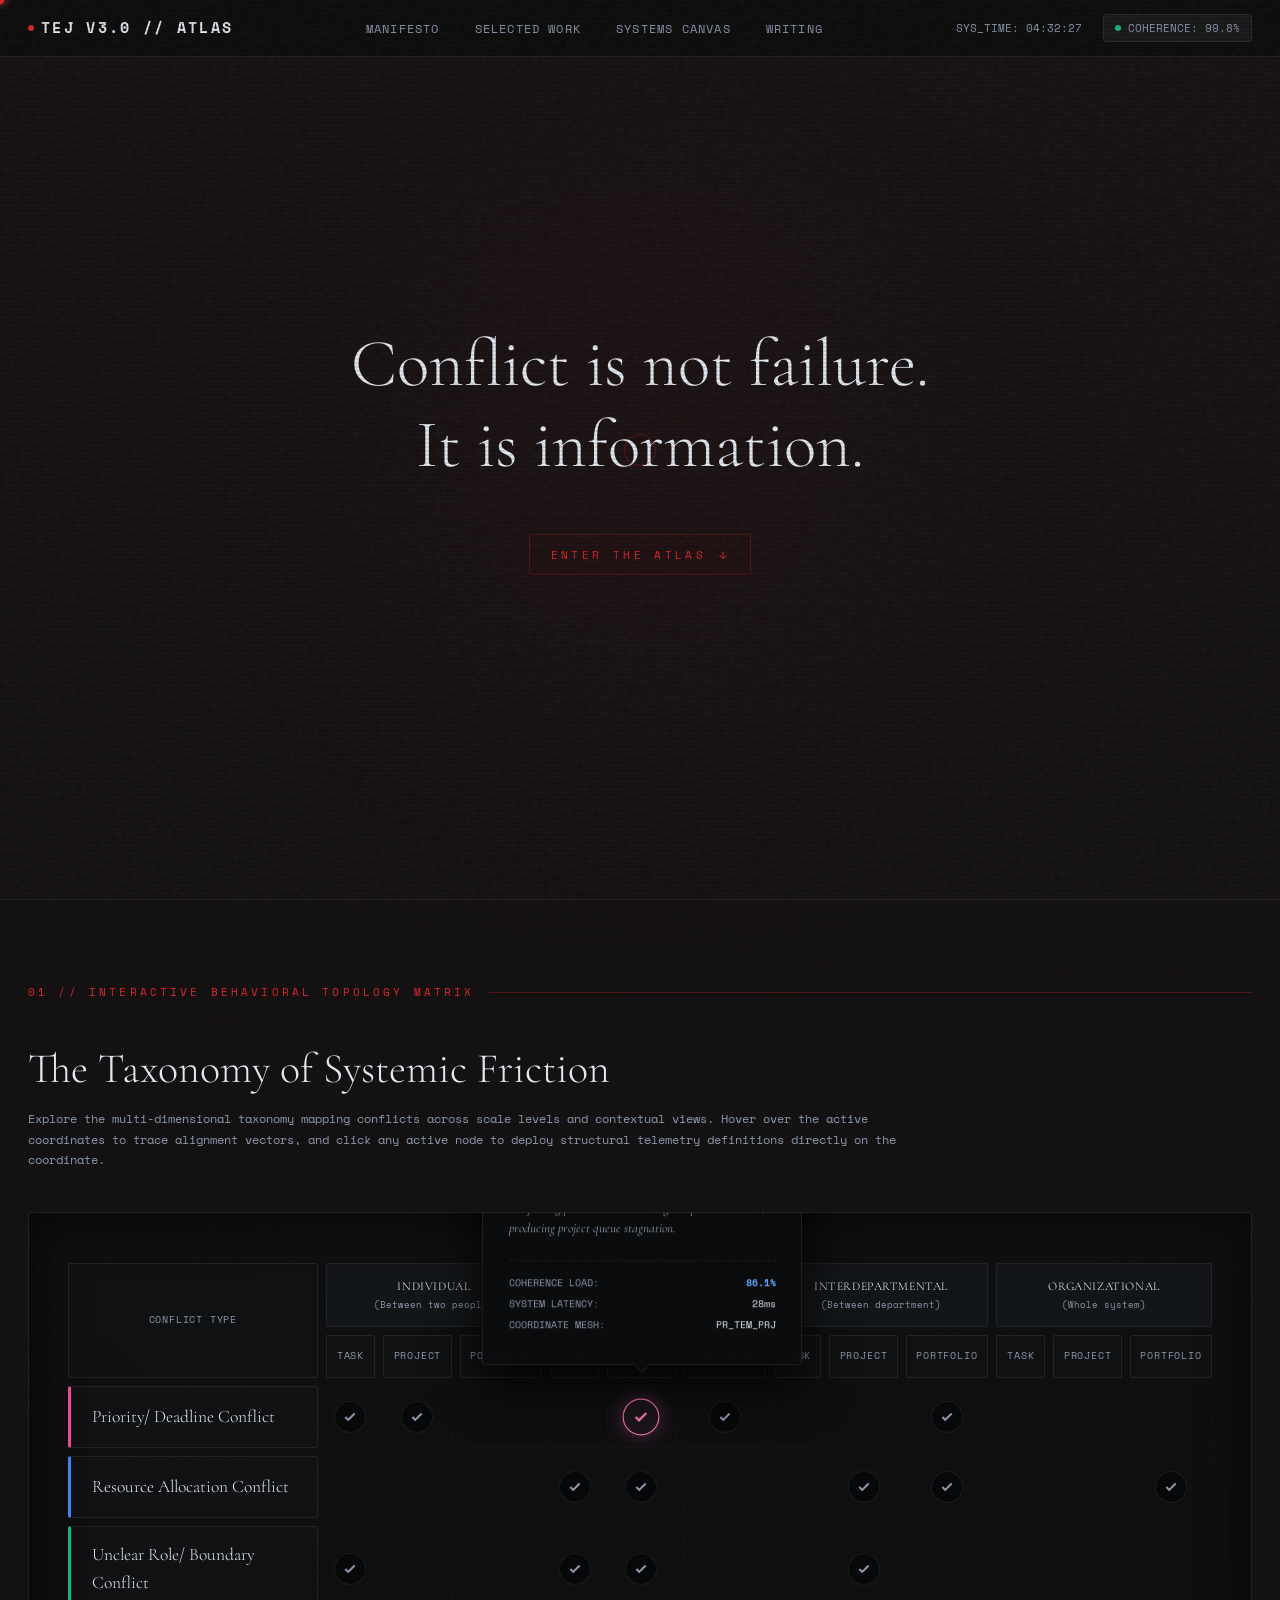
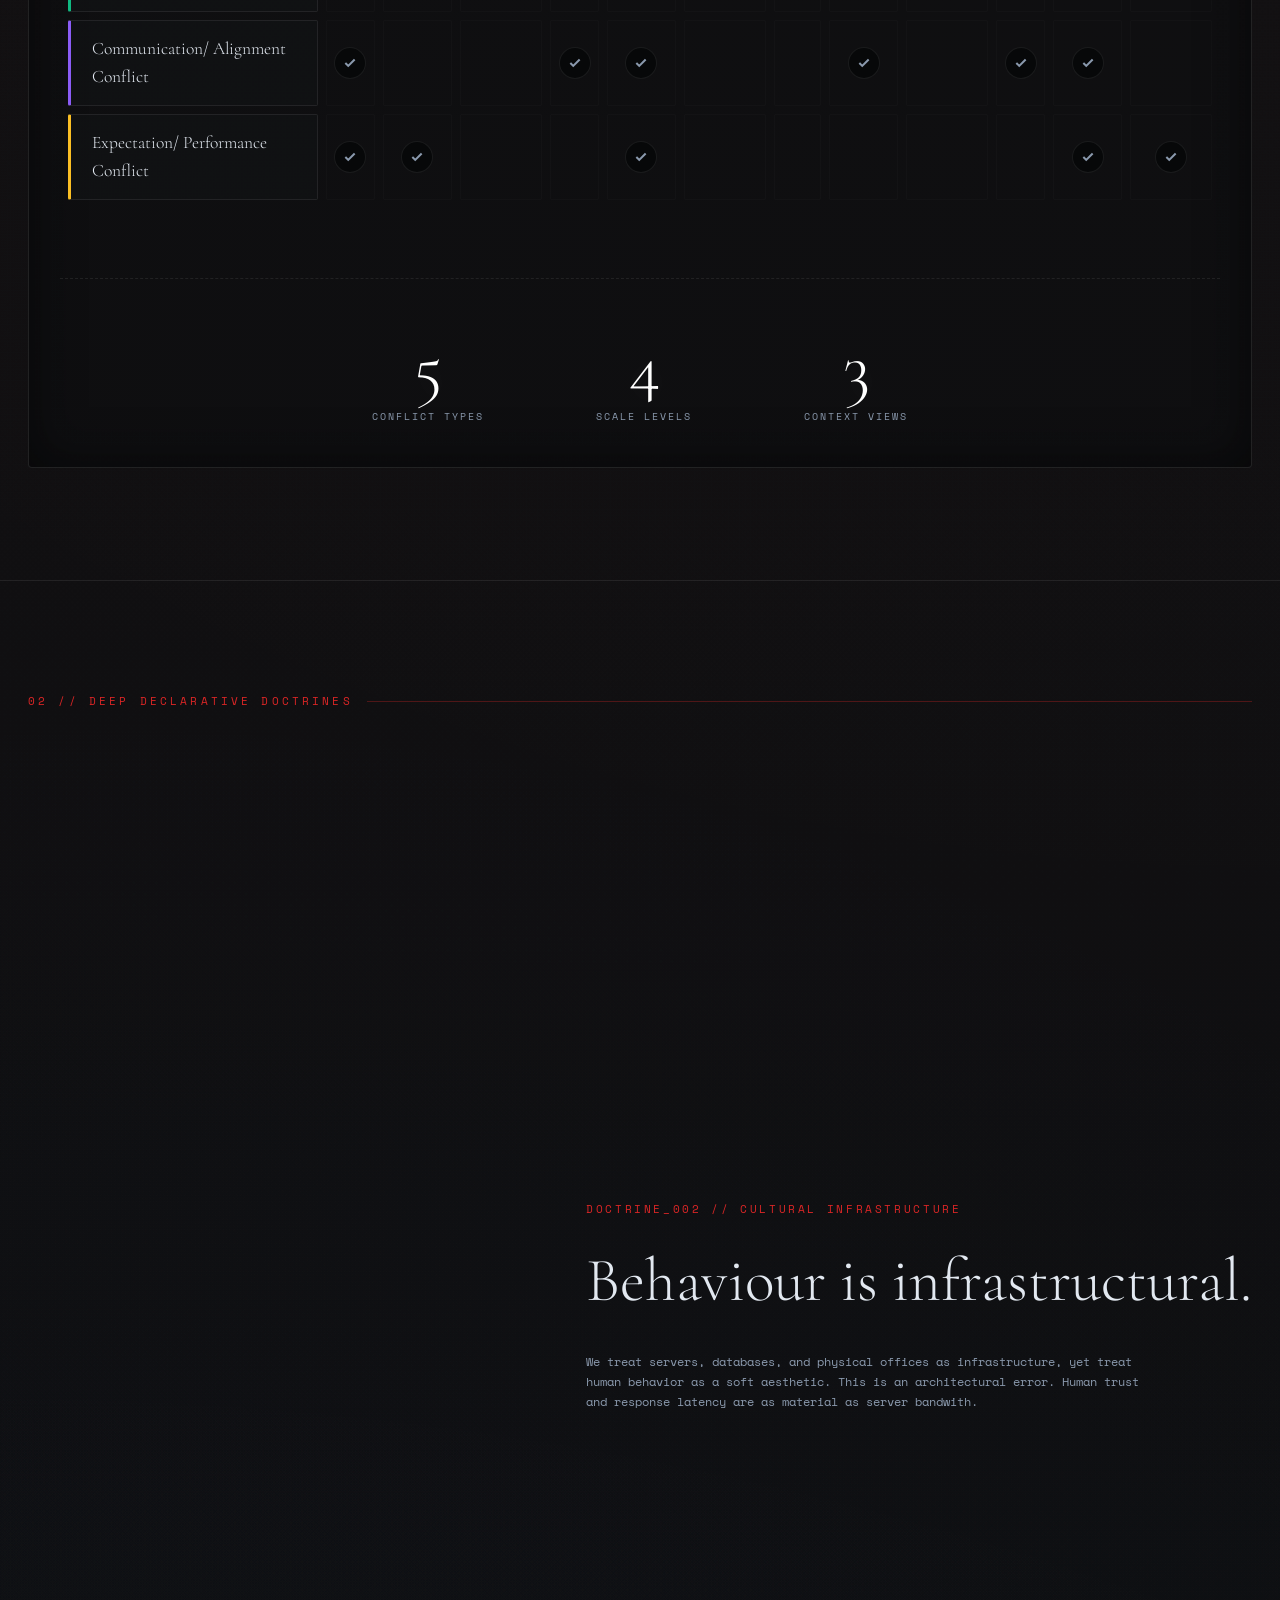
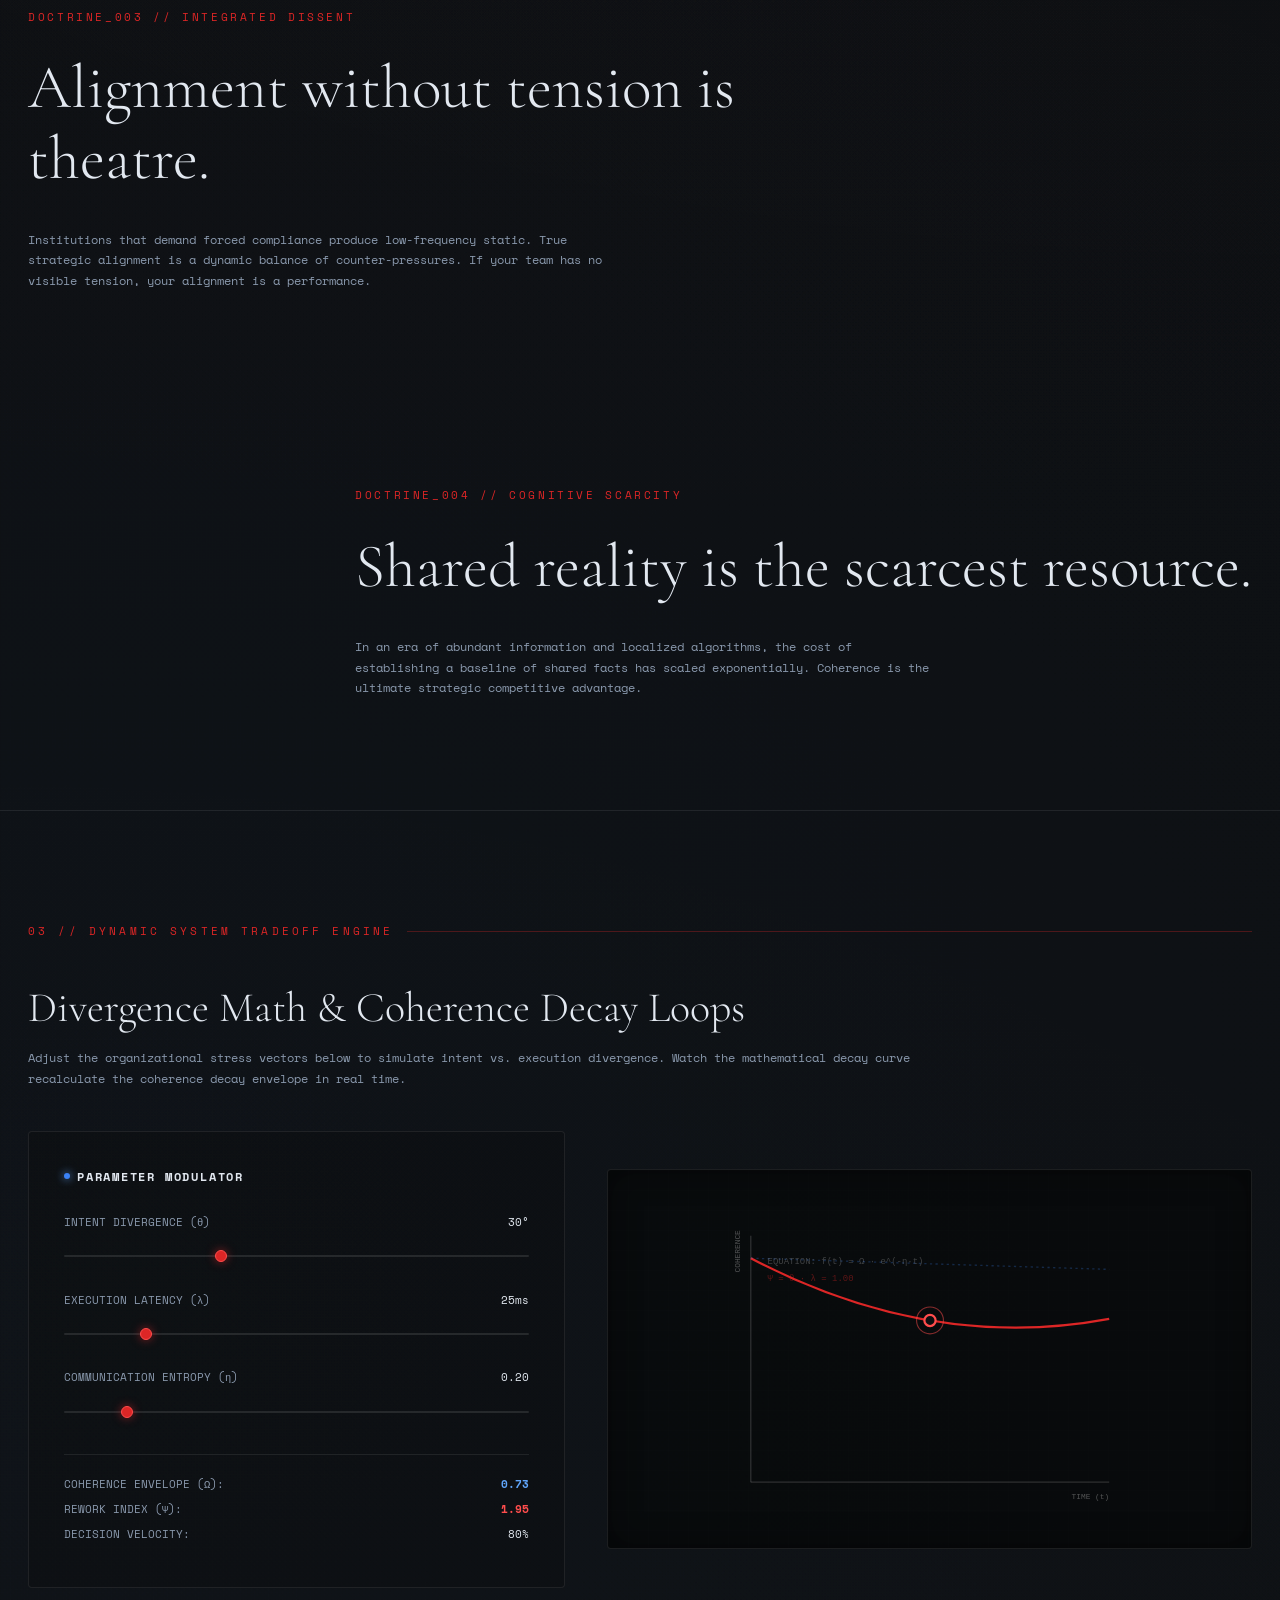
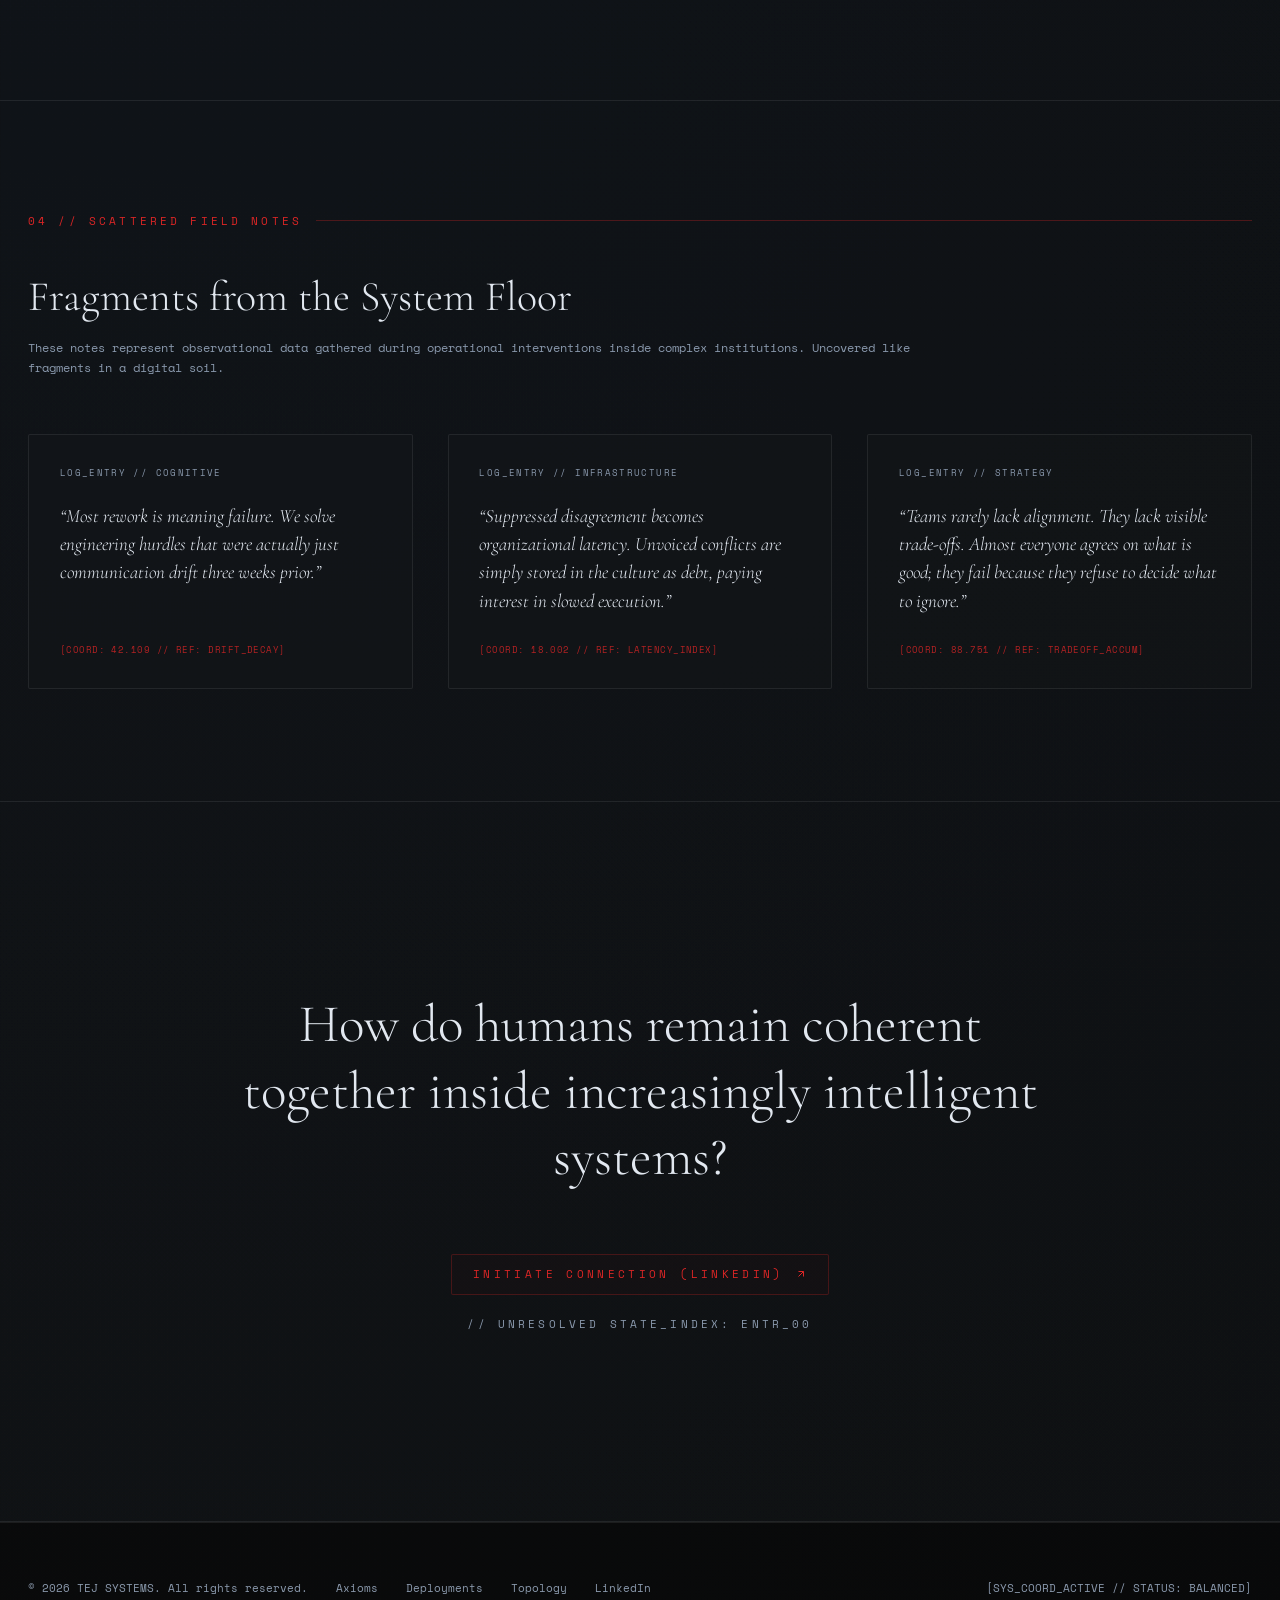
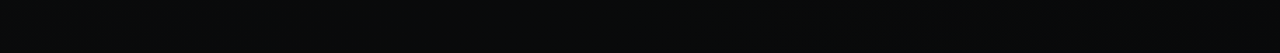
==== atlas.html @ 130e5947 "Updated blog Added a page for conflict as a coheerence engine" ====
<!DOCTYPE html>
<html lang="en">
<head>
  <meta charset="UTF-8">
  <meta name="viewport" content="width=device-width, initial-scale=1.0">
  <meta name="description" content="The Atlas — An immersive thought-page and semantic topology mapping organization coherence, behavioral drift, and decision intelligence.">
  <title>Tej v3.0 // The Atlas — Strategic Systems Philosophy</title>
  <link rel="stylesheet" href="style.css">
</head>
<body class="atlas-body">

  <!-- Screen overlays for visual depth -->
  <div class="noise-overlay" id="ui-noise-overlay"></div>
  <div class="scanlines" id="ui-scanlines"></div>
  <div class="ambient-glow-tracker" id="ui-glow-tracker"></div>

  <!-- Custom Cinematic Cursor -->
  <div class="custom-cursor" id="cursor-dot"></div>
  <div class="custom-cursor-trail" id="cursor-trail"></div>

  <!-- Top Floating Menu / OS Info Bar -->
  <header>
    <nav class="navbar" id="main-nav">
      <div class="nav-brand" style="cursor: pointer;" onclick="window.location.href='index.html'">
        <span class="system-dot"></span>
        Tej v3.0 // Atlas
      </div>
      <ul class="nav-links">
        <li><a href="index.html#manifesto" id="link-manifesto">Manifesto</a></li>
        <li><a href="index.html#work" id="link-work">Selected Work</a></li>
        <li><a href="index.html#canvas" id="link-canvas">Systems Canvas</a></li>
        <li><a href="index.html#signals" id="link-signals">Writing</a></li>
      </ul>
      <div class="nav-status">
        <div class="nav-status-node" id="nav-node-clock">TIME: --:--:--</div>
        <div class="nav-status-node status-node" id="nav-node-coherence">
          <span class="pulse-green"></span>
          COHERENCE: 99.8%
        </div>
      </div>
    </nav>
  </header>

  <!-- SECTION 1 — ENTRY VIEWPORT -->
  <section class="entry-viewport" id="atlas-entry">
    <div class="entry-bg-particles">
      <!-- Faint decorative background coordinates -->
      <svg width="100%" height="100%" opacity="0.08" stroke="currentColor">
        <line x1="0" y1="100" x2="2000" y2="100" stroke-width="0.5" stroke-dasharray="4 8" />
        <line x1="0" y1="600" x2="2000" y2="600" stroke-width="0.5" stroke-dasharray="4 8" />
        <line x1="300" y1="0" x2="300" y2="1000" stroke-width="0.5" stroke-dasharray="4 8" />
        <line x1="1200" y1="0" x2="1200" y2="1000" stroke-width="0.5" stroke-dasharray="4 8" />
      </svg>
    </div>
    
    <h1 class="entry-statement">
      Conflict is not failure.<br>
      It is information.
    </h1>
    
    <a href="#organizational-map" class="entry-invitation" id="btn-enter-atlas">
      Enter the Atlas
      <svg width="12" height="12" viewBox="0 0 24 24" fill="none" stroke="currentColor" stroke-width="2">
        <line x1="12" y1="5" x2="12" y2="19"></line>
        <polyline points="19 12 12 19 5 12"></polyline>
      </svg>
    </a>
  </section>

  <!-- SECTION 2 — ORGANISATIONAL MAP (3D CONFLICT TAXONOMY) -->
  <section class="atlas-section reveal-on-scroll" id="organizational-map" style="padding-top: 6rem;">
    <div class="section-label">
      01 // Interactive Behavioral Topology Matrix
      <span class="line"></span>
    </div>
    
    <div style="max-width: 900px; margin-bottom: 2rem;">
      <h2 class="reveal-title" style="font-family: var(--font-serif); font-size: clamp(2rem, 3.5vw, 3rem); font-weight: 300; line-height: 1.25; margin-bottom: 1rem;">
        The Taxonomy of Systemic Friction
      </h2>
      <p style="font-family: var(--font-mono); font-size: 0.85rem; color: var(--color-silver-dim); line-height: 1.7;">
        Explore the multi-dimensional taxonomy mapping conflicts across scale levels and contextual views. Hover over the active coordinates to trace alignment vectors, and click any active node to deploy structural telemetry definitions directly on the coordinate.
      </p>
    </div>

    <!-- Scroll wrapper to safeguard layouts on mobile -->
    <div class="matrix-scroll-wrapper">
      
      <!-- Translucent floating glassmorphic coordinate definition tooltip overlay -->
      <div class="floating-node-tooltip" id="node-floating-tooltip">
        <button class="tooltip-close-btn" id="btn-close-tooltip" aria-label="Close tooltip">&times;</button>
        <div class="tooltip-badge"><span></span> COORD TELEMETRY</div>
        <h4 class="tooltip-title" id="tooltip-title">Node Title</h4>
        <p class="tooltip-desc" id="tooltip-desc">Description of coordinates</p>
        <div class="tooltip-meta">
          <div class="tooltip-meta-row">
            <span>COHERENCE LOAD:</span>
            <span class="val color-glow" id="tooltip-load">98%</span>
          </div>
          <div class="tooltip-meta-row">
            <span>SYSTEM LATENCY:</span>
            <span class="val" id="tooltip-latency">12ms</span>
          </div>
          <div class="tooltip-meta-row">
            <span>COORDINATE MESH:</span>
            <span class="val" id="tooltip-mesh">NET_0.0</span>
          </div>
        </div>
      </div>

      <table class="conflict-matrix-table">
        <thead>
          <!-- Tier 1 scale columns -->
          <tr>
            <th rowspan="2" style="vertical-align: middle;">Conflict Type</th>
            <th colspan="3" class="scale-header">Individual <span class="sub-hdr">(Between two people)</span></th>
            <th colspan="3" class="scale-header">Team <span class="sub-hdr">(Within a department/team)</span></th>
            <th colspan="3" class="scale-header">Interdepartmental <span class="sub-hdr">(Between department)</span></th>
            <th colspan="3" class="scale-header">Organizational <span class="sub-hdr">(Whole system)</span></th>
          </tr>
          <!-- Tier 2 context columns -->
          <tr>
            <th>Task</th><th>Project</th><th>Portfolio</th>
            <th>Task</th><th>Project</th><th>Portfolio</th>
            <th>Task</th><th>Project</th><th>Portfolio</th>
            <th>Task</th><th>Project</th><th>Portfolio</th>
          </tr>
        </thead>
        <tbody>
          <!-- Row 1: Priority/Deadline -->
          <tr class="row-pink">
            <td class="row-label">Priority/ Deadline Conflict</td>
            <td class="matrix-node-cell" data-node="priority-ind-task">
              <div class="checked-shield"><svg viewBox="0 0 24 24"><polyline points="20 6 9 17 4 12"></polyline></svg></div>
            </td>
            <td class="matrix-node-cell" data-node="priority-ind-project">
              <div class="checked-shield"><svg viewBox="0 0 24 24"><polyline points="20 6 9 17 4 12"></polyline></svg></div>
            </td>
            <td></td>
            <td></td>
            <td class="matrix-node-cell" data-node="priority-team-project">
              <div class="checked-shield"><svg viewBox="0 0 24 24"><polyline points="20 6 9 17 4 12"></polyline></svg></div>
            </td>
            <td class="matrix-node-cell" data-node="priority-team-portfolio">
              <div class="checked-shield"><svg viewBox="0 0 24 24"><polyline points="20 6 9 17 4 12"></polyline></svg></div>
            </td>
            <td></td>
            <td></td>
            <td class="matrix-node-cell" data-node="priority-inter-portfolio">
              <div class="checked-shield"><svg viewBox="0 0 24 24"><polyline points="20 6 9 17 4 12"></polyline></svg></div>
            </td>
            <td></td>
            <td></td>
            <td></td>
          </tr>

          <!-- Row 2: Resource Allocation -->
          <tr class="row-blue">
            <td class="row-label">Resource Allocation Conflict</td>
            <td></td>
            <td></td>
            <td></td>
            <td class="matrix-node-cell" data-node="resource-team-task">
              <div class="checked-shield"><svg viewBox="0 0 24 24"><polyline points="20 6 9 17 4 12"></polyline></svg></div>
            </td>
            <td class="matrix-node-cell" data-node="resource-team-project">
              <div class="checked-shield"><svg viewBox="0 0 24 24"><polyline points="20 6 9 17 4 12"></polyline></svg></div>
            </td>
            <td></td>
            <td></td>
            <td class="matrix-node-cell" data-node="resource-inter-project">
              <div class="checked-shield"><svg viewBox="0 0 24 24"><polyline points="20 6 9 17 4 12"></polyline></svg></div>
            </td>
            <td class="matrix-node-cell" data-node="resource-inter-portfolio">
              <div class="checked-shield"><svg viewBox="0 0 24 24"><polyline points="20 6 9 17 4 12"></polyline></svg></div>
            </td>
            <td></td>
            <td></td>
            <td class="matrix-node-cell" data-node="resource-org-portfolio">
              <div class="checked-shield"><svg viewBox="0 0 24 24"><polyline points="20 6 9 17 4 12"></polyline></svg></div>
            </td>
          </tr>

          <!-- Row 3: Unclear Role/Boundary -->
          <tr class="row-green">
            <td class="row-label">Unclear Role/ Boundary Conflict</td>
            <td class="matrix-node-cell" data-node="role-ind-task">
              <div class="checked-shield"><svg viewBox="0 0 24 24"><polyline points="20 6 9 17 4 12"></polyline></svg></div>
            </td>
            <td></td>
            <td></td>
            <td class="matrix-node-cell" data-node="role-team-task">
              <div class="checked-shield"><svg viewBox="0 0 24 24"><polyline points="20 6 9 17 4 12"></polyline></svg></div>
            </td>
            <td class="matrix-node-cell" data-node="role-team-project">
              <div class="checked-shield"><svg viewBox="0 0 24 24"><polyline points="20 6 9 17 4 12"></polyline></svg></div>
            </td>
            <td></td>
            <td></td>
            <td class="matrix-node-cell" data-node="role-inter-project">
              <div class="checked-shield"><svg viewBox="0 0 24 24"><polyline points="20 6 9 17 4 12"></polyline></svg></div>
            </td>
            <td></td>
            <td></td>
            <td></td>
            <td></td>
          </tr>

          <!-- Row 4: Communication/Alignment -->
          <tr class="row-purple">
            <td class="row-label">Communication/ Alignment Conflict</td>
            <td class="matrix-node-cell" data-node="comm-ind-task">
              <div class="checked-shield"><svg viewBox="0 0 24 24"><polyline points="20 6 9 17 4 12"></polyline></svg></div>
            </td>
            <td></td>
            <td></td>
            <td class="matrix-node-cell" data-node="comm-team-task">
              <div class="checked-shield"><svg viewBox="0 0 24 24"><polyline points="20 6 9 17 4 12"></polyline></svg></div>
            </td>
            <td class="matrix-node-cell" data-node="comm-team-project">
              <div class="checked-shield"><svg viewBox="0 0 24 24"><polyline points="20 6 9 17 4 12"></polyline></svg></div>
            </td>
            <td></td>
            <td></td>
            <td class="matrix-node-cell" data-node="comm-inter-project">
              <div class="checked-shield"><svg viewBox="0 0 24 24"><polyline points="20 6 9 17 4 12"></polyline></svg></div>
            </td>
            <td></td>
            <td class="matrix-node-cell" data-node="comm-org-task">
              <div class="checked-shield"><svg viewBox="0 0 24 24"><polyline points="20 6 9 17 4 12"></polyline></svg></div>
            </td>
            <td class="matrix-node-cell" data-node="comm-org-project">
              <div class="checked-shield"><svg viewBox="0 0 24 24"><polyline points="20 6 9 17 4 12"></polyline></svg></div>
            </td>
            <td></td>
          </tr>

          <!-- Row 5: Expectation/Performance -->
          <tr class="row-yellow">
            <td class="row-label">Expectation/ Performance Conflict</td>
            <td class="matrix-node-cell" data-node="exp-ind-task">
              <div class="checked-shield"><svg viewBox="0 0 24 24"><polyline points="20 6 9 17 4 12"></polyline></svg></div>
            </td>
            <td class="matrix-node-cell" data-node="exp-ind-project">
              <div class="checked-shield"><svg viewBox="0 0 24 24"><polyline points="20 6 9 17 4 12"></polyline></svg></div>
            </td>
            <td></td>
            <td></td>
            <td class="matrix-node-cell" data-node="exp-team-project">
              <div class="checked-shield"><svg viewBox="0 0 24 24"><polyline points="20 6 9 17 4 12"></polyline></svg></div>
            </td>
            <td></td>
            <td></td>
            <td></td>
            <td></td>
            <td></td>
            <td class="matrix-node-cell" data-node="exp-org-project">
              <div class="checked-shield"><svg viewBox="0 0 24 24"><polyline points="20 6 9 17 4 12"></polyline></svg></div>
            </td>
            <td class="matrix-node-cell" data-node="exp-org-portfolio">
              <div class="checked-shield"><svg viewBox="0 0 24 24"><polyline points="20 6 9 17 4 12"></polyline></svg></div>
            </td>
          </tr>
        </tbody>
      </table>

      <!-- Brutalist metrics counters directly matching user's drawing layout -->
      <div class="matrix-metrics-container">
        <div class="metric-number-block">
          <span class="metric-num">5</span>
          <span class="metric-lbl">Conflict Types</span>
        </div>
        <div class="metric-number-block">
          <span class="metric-num">4</span>
          <span class="metric-lbl">Scale Levels</span>
        </div>
        <div class="metric-number-block">
          <span class="metric-num">3</span>
          <span class="metric-lbl">Context Views</span>
        </div>
      </div>

    </div>
  </section>

  <!-- SECTION 3 — DECLARATIVE DOCTRINES -->
  <section class="atlas-section reveal-on-scroll" id="doctrinal-axioms">
    <div class="section-label">
      02 // Deep Declarative Doctrines
      <span class="line"></span>
    </div>
    
    <div class="doctrines-container">
      <div class="doctrine-block reveal-on-scroll" id="doctrine-1">
        <span class="doctrine-num">DOCTRINE_001 // ENTROPIC SHIFT</span>
        <h2 class="doctrine-text">Drift precedes collapse.</h2>
        <p class="doctrine-sub">
          Organizations rarely fail in single explosive moments. They decay through the silent, invisible accumulation of minor misalignments. By the time drift manifests in metrics, structural failure is already complete.
        </p>
      </div>

      <div class="doctrine-block reveal-on-scroll" id="doctrine-2">
        <span class="doctrine-num">DOCTRINE_002 // CULTURAL INFRASTRUCTURE</span>
        <h2 class="doctrine-text">Behaviour is infrastructural.</h2>
        <p class="doctrine-sub">
          We treat servers, databases, and physical offices as infrastructure, yet treat human behavior as a soft aesthetic. This is an architectural error. Human trust and response latency are as material as server bandwith.
        </p>
      </div>

      <div class="doctrine-block reveal-on-scroll" id="doctrine-3">
        <span class="doctrine-num">DOCTRINE_003 // INTEGRATED DISSENT</span>
        <h2 class="doctrine-text">Alignment without tension is theatre.</h2>
        <p class="doctrine-sub">
          Institutions that demand forced compliance produce low-frequency static. True strategic alignment is a dynamic balance of counter-pressures. If your team has no visible tension, your alignment is a performance.
        </p>
      </div>

      <div class="doctrine-block reveal-on-scroll" id="doctrine-4">
        <span class="doctrine-num">DOCTRINE_004 // COGNITIVE SCARCITY</span>
        <h2 class="doctrine-text">Shared reality is the scarcest resource.</h2>
        <p class="doctrine-sub">
          In an era of abundant information and localized algorithms, the cost of establishing a baseline of shared facts has scaled exponentially. Coherence is the ultimate strategic competitive advantage.
        </p>
      </div>
    </div>
  </section>

  <!-- SECTION 4 — SYSTEM VISUALIZATIONS -->
  <section class="atlas-section reveal-on-scroll" id="tradeoff-visualizations">
    <div class="section-label">
      03 // Dynamic System Tradeoff Engine
      <span class="line"></span>
    </div>

    <div style="max-width: 900px; margin-bottom: 3rem;">
      <h2 style="font-family: var(--font-serif); font-size: clamp(2rem, 3.5vw, 3rem); font-weight: 300; line-height: 1.25; margin-bottom: 1rem;">
        Divergence Math & Coherence Decay Loops
      </h2>
      <p style="font-family: var(--font-mono); font-size: 0.85rem; color: var(--color-silver-dim); line-height: 1.7;">
        Adjust the organizational stress vectors below to simulate intent vs. execution divergence. Watch the mathematical decay curve recalculate the coherence decay envelope in real time.
      </p>
    </div>

    <div class="vis-wrapper">
      <!-- Left: Sliders Panel -->
      <div class="vis-dashboard">
        <h4><span></span> PARAMETER MODULATOR</h4>
        
        <div class="vis-control-group">
          <div class="vis-control-label">
            <span>INTENT DIVERGENCE (θ)</span>
            <span class="val" id="val-intent">30°</span>
          </div>
          <input type="range" class="vis-slider" id="slider-intent" min="0" max="90" value="30">
        </div>

        <div class="vis-control-group">
          <div class="vis-control-label">
            <span>EXECUTION LATENCY (λ)</span>
            <span class="val" id="val-latency-input">25ms</span>
          </div>
          <input type="range" class="vis-slider" id="slider-latency" min="10" max="100" value="25">
        </div>

        <div class="vis-control-group">
          <div class="vis-control-label">
            <span>COMMUNICATION ENTROPY (η)</span>
            <span class="val" id="val-entropy">0.20</span>
          </div>
          <input type="range" class="vis-slider" id="slider-entropy" min="10" max="90" value="20" step="1">
        </div>

        <div class="vis-stats-output">
          <div class="row">
            <span>COHERENCE ENVELOPE (Ω):</span>
            <span class="val" id="out-coherence" style="color: var(--color-blue-glow); font-weight: bold;">0.92</span>
          </div>
          <div class="row">
            <span>REWORK INDEX (Ψ):</span>
            <span class="val" id="out-rework" style="color: var(--color-crimson-glow); font-weight: bold;">1.18</span>
          </div>
          <div class="row">
            <span>DECISION VELOCITY:</span>
            <span class="val" id="out-velocity">88%</span>
          </div>
        </div>
      </div>

      <!-- Right: Live Math Graph Display -->
      <div class="vis-display">
        <div class="vis-display-grid"></div>
        <svg id="dynamic-decay-graph" viewBox="0 0 400 300">
          <!-- Coordinates axis -->
          <line x1="40" y1="260" x2="360" y2="260" stroke="rgba(255,255,255,0.15)" stroke-width="1.2" />
          <line x1="40" y1="40" x2="40" y2="260" stroke="rgba(255,255,255,0.15)" stroke-width="1.2" />
          
          <!-- Axis labels -->
          <text x="360" y="275" fill="rgba(255,255,255,0.3)" font-family="monospace" font-size="7" text-anchor="end">TIME (t)</text>
          <text x="30" y="35" fill="rgba(255,255,255,0.3)" font-family="monospace" font-size="7" transform="rotate(-90 30 35)" text-anchor="end">COHERENCE</text>
          
          <!-- Target curve -->
          <path id="graph-curve" d="M 40 60 Q 200 120 360 260" fill="none" stroke="var(--color-crimson)" stroke-width="2" />
          
          <!-- Reference curve -->
          <path id="graph-ref-curve" d="M 40 60 Q 200 65 360 70" fill="none" stroke="rgba(59, 130, 246, 0.25)" stroke-width="1.2" stroke-dasharray="2 3" />
          
          <!-- Moving Coordinate Pulse Tracker -->
          <circle id="graph-tracker-dot" cx="200" cy="120" r="5" fill="#0d0f11" stroke="var(--color-crimson-glow)" stroke-width="2" />
          <circle id="graph-tracker-pulse" cx="200" cy="120" r="12" fill="none" stroke="var(--color-crimson-glow)" stroke-width="1" opacity="0.5" />

          <!-- Dynamic Text Equations Overlay -->
          <text x="55" y="65" fill="rgba(255,255,255,0.22)" font-family="monospace" font-size="8">EQUATION: f(t) = Ω · e^(-η·t)</text>
          <text x="55" y="80" fill="rgba(220,38,38,0.4)" font-family="monospace" font-size="8" id="svg-math-equation">Ψ = θ · λ = 0.52</text>
        </svg>
      </div>
    </div>
  </section>

  <!-- SECTION 5 — FIELD NOTES -->
  <section class="atlas-section reveal-on-scroll" id="accidental-field-notes">
    <div class="section-label">
      04 // Scattered Field Notes
      <span class="line"></span>
    </div>
    
    <div style="max-width: 900px; margin-bottom: 2rem;">
      <h2 style="font-family: var(--font-serif); font-size: clamp(2rem, 3.5vw, 3rem); font-weight: 300; line-height: 1.25; margin-bottom: 1rem;">
        Fragments from the System Floor
      </h2>
      <p style="font-family: var(--font-mono); font-size: 0.85rem; color: var(--color-silver-dim); line-height: 1.7;">
        These notes represent observational data gathered during operational interventions inside complex institutions. Uncovered like fragments in a digital soil.
      </p>
    </div>

    <div class="notes-gallery">
      <div class="field-note-card reveal-on-scroll">
        <div>
          <span class="note-tag">LOG_ENTRY // COGNITIVE</span>
          <p class="note-quote">
            “Most rework is meaning failure. We solve engineering hurdles that were actually just communication drift three weeks prior.”
          </p>
        </div>
        <span class="note-coord">[COORD: 42.109 // REF: DRIFT_DECAY]</span>
      </div>

      <div class="field-note-card reveal-on-scroll">
        <div>
          <span class="note-tag">LOG_ENTRY // INFRASTRUCTURE</span>
          <p class="note-quote">
            “Suppressed disagreement becomes organizational latency. Unvoiced conflicts are simply stored in the culture as debt, paying interest in slowed execution.”
          </p>
        </div>
        <span class="note-coord">[COORD: 18.002 // REF: LATENCY_INDEX]</span>
      </div>

      <div class="field-note-card reveal-on-scroll">
        <div>
          <span class="note-tag">LOG_ENTRY // STRATEGY</span>
          <p class="note-quote">
            “Teams rarely lack alignment. They lack visible trade-offs. Almost everyone agrees on what is good; they fail because they refuse to decide what to ignore.”
          </p>
        </div>
        <span class="note-coord">[COORD: 88.751 // REF: TRADEOFF_ACCUM]</span>
      </div>
    </div>
  </section>

  <!-- SECTION 6 — OPEN ENDING -->
  <section class="ending-viewport reveal-on-scroll" id="atlas-ending">
    <div class="entry-bg-particles">
      <svg width="100%" height="100%" opacity="0.04" stroke="currentColor">
        <circle cx="50%" cy="50%" r="200" fill="none" stroke-width="0.5" stroke-dasharray="3 6" />
        <circle cx="50%" cy="50%" r="400" fill="none" stroke-width="0.5" stroke-dasharray="3 6" />
      </svg>
    </div>
    
    <h2 class="ending-headline">
      How do humans remain coherent together inside increasingly intelligent systems?
    </h2>
    
    <a href="https://www.linkedin.com/in/tejthethunder/" target="_blank" rel="noopener noreferrer" class="entry-invitation" style="margin-top: 2rem; opacity: 1; animation: none;">
      Initiate Connection (LinkedIn)
      <svg width="12" height="12" viewBox="0 0 24 24" fill="none" stroke="currentColor" stroke-width="2">
        <line x1="7" y1="17" x2="17" y2="7"></line>
        <polyline points="7 7 17 7 17 17"></polyline>
      </svg>
    </a>
    
    <span class="ending-label" style="margin-top: 1.5rem;">// UNRESOLVED STATE_INDEX: ENTR_00</span>
  </section>

  <!-- Footer -->
  <footer>
    <div class="footer-container">
      <div class="footer-left">
        <div>© 2026 TEJ SYSTEMS. All rights reserved.</div>
        <ul class="footer-nav">
          <li><a href="index.html#manifesto">Axioms</a></li>
          <li><a href="index.html#work">Deployments</a></li>
          <li><a href="index.html#canvas">Topology</a></li>
          <li><a href="https://www.linkedin.com/in/tejthethunder/" target="_blank" rel="noopener noreferrer">LinkedIn</a></li>
        </ul>
      </div>
      <div class="footer-right">
        [SYS_COORD_ACTIVE // STATUS: BALANCED]
      </div>
    </div>
  </footer>

  <script src="atlas.js"></script>
</body>
</html>
---- style.css ----
@import url('https://fonts.googleapis.com/css2?family=Cormorant+Garamond:ital,wght@0,300;0,400;0,600;1,300;1,400&family=Space+Mono:ital,wght@0,400;0,700;1,400&display=swap');

:root {
  --bg-pure: #070809;
  --bg-graphite: #0d0f11;
  --bg-panel: rgba(22, 24, 26, 0.7);
  --bg-panel-hover: rgba(28, 31, 34, 0.85);
  
  --color-crimson: #dc2626;
  --color-crimson-glow: #ff4d4d;
  --color-blue: #3b82f6;
  --color-blue-glow: #60a5fa;
  --color-silver: #e2e8f0;
  --color-silver-dim: #8a99ad;
  --color-dark-border: rgba(255, 255, 255, 0.08);
  --color-glow-border: rgba(220, 38, 38, 0.3);
  
  --font-serif: 'Cormorant Garamond', serif;
  --font-mono: 'Space Mono', monospace;
  
  --cursor-size: 8px;
  --cursor-trail-size: 32px;
}

/* Base Settings & Core Reset */
* {
  box-sizing: border-box;
  margin: 0;
  padding: 0;
}

html {
  scroll-behavior: smooth;
  background-color: var(--bg-pure);
  color: var(--color-silver);
  font-family: var(--font-mono);
  font-size: 14px;
  line-height: 1.6;
  overflow-x: hidden;
}

body {
  position: relative;
  background: radial-gradient(circle at 50% 0%, rgba(37, 99, 235, 0.07) 0%, transparent 50%),
              radial-gradient(circle at 80% 60%, rgba(220, 38, 38, 0.05) 0%, transparent 40%),
              var(--bg-graphite);
  min-height: 100vh;
  overflow-x: hidden;
  -webkit-font-smoothing: antialiased;
  -moz-osx-font-smoothing: grayscale;
}

/* Custom Scrollbar */
::-webkit-scrollbar {
  width: 6px;
}
::-webkit-scrollbar-track {
  background: var(--bg-pure);
}
::-webkit-scrollbar-thumb {
  background: rgba(255, 255, 255, 0.1);
  border-radius: 3px;
}
::-webkit-scrollbar-thumb:hover {
  background: var(--color-crimson);
}

/* CRT Screen FX & Grain Overlay */
.noise-overlay {
  position: fixed;
  top: 0;
  left: 0;
  width: 100vw;
  height: 100vh;
  background-image: url("data:image/svg+xml,%3Csvg viewBox='0 0 200 200' xmlns='http://www.w3.org/2000/svg'%3E%3Cfilter id='noiseFilter'%3E%3CfeTurbulence type='fractalNoise' baseFrequency='0.8' numOctaves='3' stitchTiles='stitch'/%3E%3C/filter%3E%3Crect width='100%25' height='100%25' filter='url(%23noiseFilter)' opacity='0.035'/%3E%3C/svg%3E");
  pointer-events: none;
  z-index: 9999;
}

.scanlines {
  position: fixed;
  top: 0;
  left: 0;
  width: 100%;
  height: 100%;
  background: linear-gradient(
    rgba(18, 16, 16, 0) 50%, 
    rgba(0, 0, 0, 0.12) 50%
  );
  background-size: 100% 4px;
  pointer-events: none;
  z-index: 9998;
  opacity: 0.8;
}

/* Ambient Cursor Glow Tracker */
.ambient-glow-tracker {
  position: fixed;
  top: 0;
  left: 0;
  width: 100%;
  height: 100%;
  pointer-events: none;
  z-index: 1;
  background: radial-gradient(
    600px circle at var(--mouse-x, 50%) var(--mouse-y, 50%),
    rgba(220, 38, 38, 0.035),
    transparent 80%
  );
}

/* Dynamic Interactive Custom Cursor */
.custom-cursor {
  width: var(--cursor-size);
  height: var(--cursor-size);
  background: var(--color-crimson);
  box-shadow: 0 0 8px var(--color-crimson-glow);
  border-radius: 50%;
  position: fixed;
  pointer-events: none;
  z-index: 10001;
  transform: translate(-50%, -50%);
  transition: width 0.2s, height 0.2s, background 0.2s;
}

.custom-cursor-trail {
  width: var(--cursor-trail-size);
  height: var(--cursor-trail-size);
  border: 1px solid rgba(220, 38, 38, 0.3);
  border-radius: 50%;
  position: fixed;
  pointer-events: none;
  z-index: 10000;
  transform: translate(-50%, -50%);
  transition: transform 0.08s ease-out;
}

body:active .custom-cursor {
  width: calc(var(--cursor-size) * 1.5);
  height: calc(var(--cursor-size) * 1.5);
  background: var(--color-blue);
  box-shadow: 0 0 12px var(--color-blue-glow);
}

/* Header & OS UI Menu */
header {
  position: fixed;
  top: 0;
  left: 0;
  width: 100%;
  z-index: 1000;
  border-bottom: 1px solid var(--color-dark-border);
  backdrop-filter: blur(12px);
  background: rgba(11, 12, 13, 0.75);
}

.navbar {
  max-width: 1400px;
  margin: 0 auto;
  padding: 1rem 2rem;
  display: flex;
  justify-content: space-between;
  align-items: center;
}

.nav-brand {
  font-weight: 700;
  font-size: 1.1rem;
  letter-spacing: 0.15em;
  text-transform: uppercase;
  color: var(--color-silver);
  display: flex;
  align-items: center;
  gap: 0.5rem;
}

.nav-brand .system-dot {
  width: 6px;
  height: 6px;
  background: var(--color-crimson);
  border-radius: 50%;
  display: inline-block;
  animation: pulse-dot 2s infinite;
}

@keyframes pulse-dot {
  0% { transform: scale(0.9); opacity: 0.6; }
  50% { transform: scale(1.3); opacity: 1; box-shadow: 0 0 6px var(--color-crimson-glow); }
  100% { transform: scale(0.9); opacity: 0.6; }
}

.nav-links {
  display: flex;
  gap: 2.5rem;
  list-style: none;
}

.nav-links a {
  color: var(--color-silver-dim);
  text-decoration: none;
  font-size: 0.85rem;
  text-transform: uppercase;
  letter-spacing: 0.1em;
  transition: color 0.3s, transform 0.3s;
  position: relative;
}

.nav-links a::after {
  content: '';
  position: absolute;
  bottom: -4px;
  left: 0;
  width: 0;
  height: 1px;
  background: var(--color-crimson);
  transition: width 0.3s;
}

.nav-links a:hover {
  color: var(--color-silver);
}

.nav-links a:hover::after {
  width: 100%;
}

.nav-status {
  display: flex;
  align-items: center;
  gap: 1.5rem;
  font-size: 0.8rem;
  color: var(--color-silver-dim);
}

.nav-status .status-node {
  background: rgba(255, 255, 255, 0.05);
  border: 1px solid var(--color-dark-border);
  padding: 0.3rem 0.8rem;
  border-radius: 4px;
  font-family: var(--font-mono);
  display: flex;
  align-items: center;
  gap: 0.5rem;
}

.nav-status .pulse-green {
  width: 6px;
  height: 6px;
  background: #10b981;
  border-radius: 50%;
}

/* Floating Grid Matrix Background for Hero */
.hero-matrix-bg {
  position: absolute;
  top: 0;
  left: 0;
  width: 100%;
  height: 100%;
  overflow: hidden;
  z-index: 0;
  pointer-events: none;
}

.hero-matrix-bg canvas {
  width: 100%;
  height: 100%;
  opacity: 0.22;
}

/* Hero Section */
.hero {
  min-height: 100vh;
  display: flex;
  flex-direction: column;
  justify-content: center;
  align-items: center;
  position: relative;
  padding: 2rem;
  overflow: hidden;
  border-bottom: 1px solid var(--color-dark-border);
}

.hero-content {
  position: relative;
  z-index: 2;
  max-width: 1100px;
  text-align: center;
  margin-top: 4rem;
}

.hero-meta-tag {
  font-size: 0.8rem;
  text-transform: uppercase;
  letter-spacing: 0.3em;
  color: var(--color-crimson);
  margin-bottom: 2rem;
  display: flex;
  justify-content: center;
  align-items: center;
  gap: 0.8rem;
}

.hero-meta-tag::before,
.hero-meta-tag::after {
  content: '';
  width: 30px;
  height: 1px;
  background: var(--color-crimson);
  opacity: 0.5;
}

.hero h1 {
  font-family: var(--font-serif);
  font-size: clamp(3rem, 7vw, 7.5rem);
  font-weight: 300;
  line-height: 1.05;
  color: var(--color-silver);
  margin-bottom: 2.5rem;
  letter-spacing: -0.01em;
}

.hero h1 span.italic {
  font-style: italic;
  color: #fff;
  text-shadow: 0 0 40px rgba(255, 255, 255, 0.1);
}

.hero-subtext {
  font-family: var(--font-serif);
  font-size: clamp(1.2rem, 2.5vw, 1.8rem);
  font-style: italic;
  font-weight: 300;
  color: var(--color-silver-dim);
  max-width: 700px;
  margin: 0 auto 3.5rem;
  line-height: 1.4;
}

/* Cinematic Glowing & Asymmetric Buttons */
.hero-ctas {
  display: flex;
  gap: 2rem;
  justify-content: center;
  align-items: center;
}

.btn {
  font-family: var(--font-mono);
  font-size: 0.85rem;
  text-transform: uppercase;
  letter-spacing: 0.15em;
  padding: 1.1rem 2.2rem;
  border-radius: 4px;
  cursor: pointer;
  text-decoration: none;
  position: relative;
  transition: all 0.4s cubic-bezier(0.16, 1, 0.3, 1);
  overflow: hidden;
  display: inline-flex;
  align-items: center;
  gap: 0.8rem;
}

.btn-primary {
  background: var(--color-crimson);
  color: #fff;
  border: 1px solid var(--color-crimson);
  box-shadow: 0 4px 20px rgba(220, 38, 38, 0.25);
}

.btn-primary:hover {
  background: transparent;
  color: var(--color-crimson);
  box-shadow: 0 0 25px rgba(220, 38, 38, 0.4);
}

.btn-secondary {
  background: transparent;
  color: var(--color-silver);
  border: 1px solid var(--color-dark-border);
}

.btn-secondary:hover {
  border-color: var(--color-blue);
  color: var(--color-blue-glow);
  box-shadow: 0 0 25px rgba(59, 130, 246, 0.2);
}

/* Magnetic Interaction Glow Cover */
.btn::before {
  content: '';
  position: absolute;
  top: 50%;
  left: 50%;
  width: 150%;
  height: 150%;
  background: radial-gradient(circle, rgba(255,255,255,0.15) 0%, transparent 60%);
  transform: translate(-50%, -50%) scale(0);
  transition: transform 0.5s;
  pointer-events: none;
}

.btn:hover::before {
  transform: translate(-50%, -50%) scale(1);
}

.hero-micro-text {
  position: absolute;
  bottom: 2rem;
  font-size: 0.75rem;
  color: var(--color-silver-dim);
  opacity: 0.4;
  letter-spacing: 0.2em;
  text-transform: uppercase;
  display: flex;
  align-items: center;
  gap: 0.8rem;
}

.hero-micro-text::before {
  content: '';
  display: inline-block;
  width: 8px;
  height: 8px;
  border: 1px solid var(--color-blue);
  transform: rotate(45deg);
}

/* Universal Section Styles */
section {
  padding: 8rem 2rem;
  max-width: 1400px;
  margin: 0 auto;
  position: relative;
  z-index: 2;
  border-bottom: 1px solid var(--color-dark-border);
}

.section-label {
  font-size: 0.75rem;
  font-family: var(--font-mono);
  color: var(--color-crimson);
  text-transform: uppercase;
  letter-spacing: 0.3em;
  margin-bottom: 3rem;
  display: flex;
  align-items: center;
  gap: 1rem;
}

.section-label .line {
  height: 1px;
  background: var(--color-crimson);
  flex-grow: 1;
  opacity: 0.3;
}

/* Reveal Scroll Animation Classes */
.reveal-on-scroll {
  opacity: 0;
  transform: translateY(40px);
  transition: opacity 1s cubic-bezier(0.16, 1, 0.3, 1), transform 1s cubic-bezier(0.16, 1, 0.3, 1);
}

.reveal-on-scroll.active {
  opacity: 1;
  transform: translateY(0);
}

/* Manifesto Section */
.manifesto-grid {
  display: grid;
  grid-template-cols: 1fr 1.5fr;
  gap: 4rem;
}

.manifesto-title h2 {
  font-family: var(--font-serif);
  font-size: clamp(2.5rem, 4vw, 4rem);
  font-weight: 300;
  line-height: 1.1;
  color: var(--color-silver);
  position: sticky;
  top: 8rem;
}

.manifesto-content {
  display: flex;
  flex-direction: column;
  gap: 6rem;
}

.manifesto-item {
  border-left: 2px solid var(--color-dark-border);
  padding-left: 2rem;
  transition: border-color 0.4s;
}

.manifesto-item:hover {
  border-color: var(--color-crimson);
}

.manifesto-num {
  font-family: var(--font-mono);
  font-size: 0.8rem;
  color: var(--color-crimson);
  margin-bottom: 1rem;
  display: block;
}

.manifesto-statement {
  font-family: var(--font-serif);
  font-size: clamp(1.8rem, 3vw, 2.8rem);
  font-style: italic;
  font-weight: 300;
  color: var(--color-silver);
  line-height: 1.25;
  margin-bottom: 1.5rem;
}

.manifesto-desc {
  font-family: var(--font-mono);
  font-size: 0.9rem;
  color: var(--color-silver-dim);
  max-width: 550px;
}

/* Case Studies Grid Layout with Animated Background Grid */
#work {
  background-image: 
    linear-gradient(rgba(220, 38, 38, 0.012) 1px, transparent 1px),
    linear-gradient(90deg, rgba(220, 38, 38, 0.012) 1px, transparent 1px);
  background-size: 60px 60px;
  background-position: center;
  position: relative;
  overflow: hidden;
  animation: grid-move 60s linear infinite;
}

@keyframes grid-move {
  0% { background-position: 0 0; }
  100% { background-position: 360px 360px; }
}

.work-grid {
  display: grid;
  grid-template-cols: repeat(3, 1fr);
  gap: 3.5rem;
  align-items: stretch;
  position: relative;
  z-index: 2;
}

/* Staggered brutalist margins on desktop */
.work-card:nth-child(1) { margin-top: 0; }
.work-card:nth-child(2) { margin-top: 5rem; }
.work-card:nth-child(3) { margin-top: 2rem; }

.work-card {
  display: flex;
  flex-direction: column;
  background: var(--bg-panel);
  border: 1px solid var(--color-dark-border);
  border-radius: 4px;
  overflow: hidden;
  transition: transform 0.4s cubic-bezier(0.16, 1, 0.3, 1), border-color 0.4s, box-shadow 0.4s;
  cursor: pointer;
  position: relative;
  height: 100%;
}

.work-card:hover {
  transform: translateY(-10px);
  border-color: var(--color-crimson);
  box-shadow: 0 20px 45px rgba(220, 38, 38, 0.15);
}

.work-image-container {
  position: relative;
  height: 240px;
  overflow: hidden;
  border-bottom: 1px solid var(--color-dark-border);
  background: #070809;
}

/* Vector Illustration Layout */
.vector-illustration-container {
  width: 100%;
  height: 100%;
  display: flex;
  justify-content: center;
  align-items: center;
  position: relative;
  overflow: hidden;
  background: radial-gradient(circle at 50% 50%, rgba(22, 24, 26, 0.4) 0%, transparent 80%), #070809;
  transition: background 0.5s;
}

.vector-svg {
  width: 100%;
  height: 100%;
  padding: 1rem;
  transition: transform 0.8s cubic-bezier(0.16, 1, 0.3, 1), filter 0.8s;
}

.work-card:hover .vector-svg {
  transform: scale(1.04);
}

/* Glowing Neon SVG Halos */
.blue-glow {
  background: radial-gradient(circle at 50% 50%, rgba(59, 130, 246, 0.035) 0%, transparent 70%), #070809;
}
.red-glow {
  background: radial-gradient(circle at 50% 50%, rgba(220, 38, 38, 0.03) 0%, transparent 70%), #070809;
}
.mixed-glow {
  background: radial-gradient(circle at 50% 50%, rgba(255, 255, 255, 0.015) 0%, transparent 70%), #070809;
}

.work-card:hover .blue-glow {
  background: radial-gradient(circle at 50% 50%, rgba(59, 130, 246, 0.065) 0%, transparent 80%), #070809;
}
.work-card:hover .red-glow {
  background: radial-gradient(circle at 50% 50%, rgba(220, 38, 38, 0.06) 0%, transparent 80%), #070809;
}

/* Animated Vector Spins */
.anim-spin-cw {
  transform-origin: 200px 120px;
  animation: spin-clockwise 30s linear infinite;
  transition: animation-duration 0.5s;
}

.anim-spin-ccw {
  transform-origin: 200px 120px;
  animation: spin-counter 40s linear infinite;
  transition: animation-duration 0.5s;
}

@keyframes spin-clockwise {
  0% { transform: rotate(0deg); }
  100% { transform: rotate(360deg); }
}

@keyframes spin-counter {
  0% { transform: rotate(0deg); }
  100% { transform: rotate(-360deg); }
}

.work-card:hover .anim-spin-cw {
  animation-duration: 8s;
}

.work-card:hover .anim-spin-ccw {
  animation-duration: 10s;
}

/* Wave Path Morphing */
.anim-wave-1 {
  stroke-dasharray: 400;
  stroke-dashoffset: 400;
  animation: wave-offset 8s ease-in-out infinite alternate;
}

.anim-wave-2 {
  stroke-dasharray: 300;
  stroke-dashoffset: -300;
  animation: wave-offset-opp 10s ease-in-out infinite alternate;
}

@keyframes wave-offset {
  0% { stroke-dashoffset: 400; }
  100% { stroke-dashoffset: 0; }
}

@keyframes wave-offset-opp {
  0% { stroke-dashoffset: -300; }
  100% { stroke-dashoffset: 0; }
}

.work-card:hover .anim-wave-1 {
  stroke: var(--color-crimson-glow);
}

/* Glowing Pulsing Vector Nodes */
.pulse-node-red {
  animation: node-glow-red 2s ease-in-out infinite alternate;
}

.pulse-node-red-large {
  animation: node-glow-red-large 2.5s ease-in-out infinite alternate;
}

.pulse-node-blue {
  animation: node-glow-blue 2.2s ease-in-out infinite alternate;
}

.pulse-node-silver {
  animation: node-glow-silver 3s ease-in-out infinite alternate;
}

@keyframes node-glow-red {
  0% { r: 5px; stroke-width: 1.5px; opacity: 0.8; }
  100% { r: 8px; stroke-width: 3px; stroke: var(--color-crimson-glow); filter: drop-shadow(0 0 6px var(--color-crimson-glow)); }
}

@keyframes node-glow-red-large {
  0% { r: 12px; stroke-width: 2px; }
  100% { r: 16px; stroke-width: 3.5px; stroke: var(--color-crimson-glow); filter: drop-shadow(0 0 10px var(--color-crimson-glow)); }
}

@keyframes node-glow-blue {
  0% { r: 5px; stroke-width: 1.5px; opacity: 0.8; }
  100% { r: 8px; stroke-width: 3px; stroke: var(--color-blue-glow); filter: drop-shadow(0 0 6px var(--color-blue-glow)); }
}

@keyframes node-glow-silver {
  0% { r: 7px; stroke-width: 1.5px; }
  100% { r: 10px; stroke-width: 3px; stroke: #fff; filter: drop-shadow(0 0 8px rgba(255, 255, 255, 0.4)); }
}

.work-card:hover .pulse-node-red {
  animation-duration: 0.8s;
}

.work-card:hover .pulse-node-blue {
  animation-duration: 0.8s;
}

/* Dynamic Line Pulses */
.anim-pulse-curve {
  stroke-dasharray: 200;
  stroke-dashoffset: 200;
  animation: pulse-curve 5s linear infinite;
}

.anim-pulse-curve-opp {
  stroke-dasharray: 200;
  stroke-dashoffset: -200;
  animation: pulse-curve 5s linear infinite;
}

@keyframes pulse-curve {
  0% { stroke-dashoffset: 200; }
  100% { stroke-dashoffset: 0; }
}

.work-card:hover .anim-pulse-curve {
  stroke: var(--color-blue-glow);
}

.work-card:hover .anim-pulse-curve-opp {
  stroke: var(--color-crimson-glow);
}

/* Brutalist hover overlay text */
.hover-overlay-text {
  position: absolute;
  top: 0;
  left: 0;
  width: 100%;
  height: 100%;
  background: rgba(11, 12, 13, 0.94);
  display: flex;
  flex-direction: column;
  justify-content: center;
  align-items: center;
  opacity: 0;
  transition: opacity 0.4s cubic-bezier(0.16, 1, 0.3, 1);
  font-family: var(--font-serif);
  font-style: italic;
  font-size: 1.4rem;
  color: var(--color-crimson-glow);
  text-align: center;
  padding: 2rem;
  z-index: 5;
  border-bottom: 2px solid var(--color-crimson);
}

.overlay-padlock {
  font-family: var(--font-mono);
  font-size: 0.75rem;
  font-style: normal;
  text-transform: uppercase;
  letter-spacing: 0.15em;
  color: var(--color-silver-dim);
  margin-top: 1.2rem;
  display: flex;
  align-items: center;
  gap: 0.5rem;
}

.overlay-padlock svg {
  fill: var(--color-silver-dim);
}

.work-card:hover .hover-overlay-text {
  opacity: 1;
}

.work-details {
  padding: 2.2rem;
  display: flex;
  flex-direction: column;
  flex-grow: 1;
}

.work-meta {
  display: flex;
  flex-wrap: wrap;
  gap: 0.6rem 1rem;
  font-size: 0.7rem;
  text-transform: uppercase;
  letter-spacing: 0.1em;
  color: var(--color-silver-dim);
  margin-bottom: 1.2rem;
}

.work-meta span.active-tag {
  color: var(--color-crimson);
  font-weight: 700;
}

.work-details h3 {
  font-family: var(--font-serif);
  font-size: 2.2rem;
  font-weight: 300;
  color: var(--color-silver);
  line-height: 1.2;
  margin-bottom: 0.4rem;
}

.work-subtitle {
  font-family: var(--font-mono);
  font-size: 0.75rem;
  text-transform: uppercase;
  color: var(--color-silver-dim);
  opacity: 0.6;
  margin-bottom: 1.2rem;
  letter-spacing: 0.1em;
}

.work-desc {
  font-size: 0.88rem;
  color: var(--color-silver-dim);
  line-height: 1.6;
  margin-bottom: 2rem;
  flex-grow: 1;
}

/* Custom Grid Stats for Case Studies */
.work-stats {
  display: grid;
  grid-template-cols: 1fr 1fr;
  gap: 1.5rem;
  border-top: 1px solid var(--color-dark-border);
  padding-top: 1.5rem;
  margin-bottom: 2rem;
}

.stat-item {
  display: flex;
  flex-direction: column;
}

.stat-val {
  font-family: var(--font-serif);
  font-size: 1.8rem;
  font-weight: 600;
  color: var(--color-silver);
}

.stat-lbl {
  font-size: 0.7rem;
  color: var(--color-silver-dim);
  text-transform: uppercase;
  letter-spacing: 0.1em;
  margin-top: 0.2rem;
}

.btn-arrow {
  display: inline-flex;
  align-items: center;
  gap: 0.8rem;
  color: var(--color-silver);
  text-decoration: none;
  font-size: 0.75rem;
  text-transform: uppercase;
  letter-spacing: 0.15em;
  align-self: flex-start;
  transition: color 0.3s;
}

.btn-arrow svg {
  stroke: var(--color-silver);
  transition: transform 0.3s, stroke 0.3s;
}

.btn-arrow:hover {
  color: var(--color-crimson);
}

.btn-arrow:hover svg {
  transform: translateX(6px);
  stroke: var(--color-crimson);
}

/* Systems Thinking Canvas Section */
.canvas-section {
  background: linear-gradient(to bottom, transparent, rgba(7, 8, 9, 0.8), transparent);
}

.canvas-container {
  position: relative;
  width: 100%;
  height: 600px;
  border: 1px solid var(--color-dark-border);
  background: var(--bg-pure);
  border-radius: 4px;
  overflow: hidden;
  box-shadow: inset 0 0 40px rgba(0, 0, 0, 0.8);
}

.canvas-grid-lines {
  position: absolute;
  top: 0;
  left: 0;
  width: 100%;
  height: 100%;
  background-image: 
    linear-gradient(rgba(255, 255, 255, 0.015) 1px, transparent 1px),
    linear-gradient(90deg, rgba(255, 255, 255, 0.015) 1px, transparent 1px);
  background-size: 40px 40px;
  pointer-events: none;
}

#systems-canvas {
  width: 100%;
  height: 100%;
  display: block;
}

.canvas-telemetry {
  position: absolute;
  top: 20px;
  left: 20px;
  width: 300px;
  background: var(--bg-panel);
  border: 1px solid var(--color-dark-border);
  padding: 1.5rem;
  backdrop-filter: blur(8px);
  border-radius: 4px;
  z-index: 10;
  font-size: 0.8rem;
  box-shadow: 0 10px 30px rgba(0,0,0,0.5);
}

.telemetry-title {
  font-weight: 700;
  text-transform: uppercase;
  letter-spacing: 0.15em;
  color: var(--color-crimson);
  margin-bottom: 1rem;
  display: flex;
  justify-content: space-between;
  align-items: center;
}

.telemetry-title span.pulse-dot {
  width: 6px;
  height: 6px;
  background: var(--color-crimson);
  border-radius: 50%;
  animation: pulse-dot 1.5s infinite;
}

.telemetry-row {
  display: flex;
  justify-content: space-between;
  margin-bottom: 0.5rem;
  border-bottom: 1px dashed rgba(255,255,255,0.05);
  padding-bottom: 0.3rem;
}

.telemetry-row span.val {
  color: #fff;
  font-family: var(--font-mono);
}

.canvas-instructions {
  position: absolute;
  bottom: 20px;
  right: 20px;
  font-size: 0.75rem;
  color: var(--color-silver-dim);
  background: rgba(0, 0, 0, 0.6);
  padding: 0.4rem 0.8rem;
  border-radius: 4px;
  border: 1px solid rgba(255, 255, 255, 0.05);
  pointer-events: none;
}

/* About (The Transmission) Section */
.about-transmission {
  display: grid;
  grid-template-cols: 1fr 1.5fr;
  gap: 5rem;
}

.transmission-sidebar {
  font-size: 0.8rem;
  color: var(--color-silver-dim);
  display: flex;
  flex-direction: column;
  gap: 2rem;
}

.transmission-stat-block {
  border: 1px solid var(--color-dark-border);
  padding: 1.5rem;
  border-radius: 4px;
  background: var(--bg-panel);
}

.transmission-stat-block h4 {
  font-size: 0.8rem;
  text-transform: uppercase;
  letter-spacing: 0.1em;
  color: var(--color-crimson);
  margin-bottom: 1rem;
  border-bottom: 1px solid rgba(255, 255, 255, 0.05);
  padding-bottom: 0.5rem;
}

.transmission-terminal {
  border: 1px solid var(--color-dark-border);
  background: #090a0c;
  border-radius: 4px;
  overflow: hidden;
  box-shadow: 0 20px 50px rgba(0, 0, 0, 0.6);
}

.terminal-header {
  background: #121417;
  padding: 0.8rem 1.5rem;
  display: flex;
  justify-content: space-between;
  align-items: center;
  border-bottom: 1px solid var(--color-dark-border);
  font-size: 0.75rem;
  text-transform: uppercase;
  letter-spacing: 0.1em;
}

.terminal-header .dots {
  display: flex;
  gap: 6px;
}

.terminal-header .dot {
  width: 8px;
  height: 8px;
  border-radius: 50%;
  background: rgba(255, 255, 255, 0.15);
}

.terminal-header .dot-active {
  background: var(--color-crimson);
}

.terminal-body {
  padding: 2.5rem;
  font-size: 1rem;
  line-height: 1.8;
  color: var(--color-silver);
}

.terminal-body p {
  margin-bottom: 2rem;
}

.terminal-body p:last-child {
  margin-bottom: 0;
}

.transmission-text span.cursor-line {
  display: inline-block;
  width: 8px;
  height: 15px;
  background: var(--color-crimson);
  margin-left: 4px;
  animation: blink-cursor 1s infinite;
}

@keyframes blink-cursor {
  0%, 100% { opacity: 0; }
  50% { opacity: 1; }
}

/* Thought Signals Section */
.thought-signals-grid {
  display: grid;
  grid-template-cols: 1fr;
  gap: 2rem;
}

.signal-table {
  width: 100%;
  border-collapse: collapse;
  margin-top: 2rem;
}

.signal-table th, 
.signal-table td {
  padding: 1.5rem 1rem;
  text-align: left;
  border-bottom: 1px solid var(--color-dark-border);
}

.signal-table th {
  font-family: var(--font-mono);
  font-size: 0.75rem;
  text-transform: uppercase;
  letter-spacing: 0.2em;
  color: var(--color-crimson);
  font-weight: 400;
}

.signal-table tbody tr {
  cursor: pointer;
  transition: background 0.3s;
}

.signal-table tbody tr:hover {
  background: rgba(255, 255, 255, 0.015);
}

.signal-table td.signal-id {
  font-family: var(--font-mono);
  color: var(--color-crimson);
  font-size: 0.8rem;
}

.signal-table td.signal-title {
  font-family: var(--font-serif);
  font-size: 1.4rem;
  color: #fff;
  font-style: italic;
  font-weight: 300;
}

.signal-table td.signal-cat {
  font-family: var(--font-mono);
  font-size: 0.8rem;
  color: var(--color-silver-dim);
}

.signal-table td.signal-date {
  font-family: var(--font-mono);
  font-size: 0.8rem;
  color: var(--color-silver-dim);
  text-align: right;
}

/* Contact Section */
.contact-section {
  display: grid;
  grid-template-cols: 1fr 1fr;
  gap: 5rem;
}

.contact-info h2 {
  font-family: var(--font-serif);
  font-size: clamp(3rem, 5vw, 5.5rem);
  font-weight: 300;
  line-height: 1.05;
  color: #fff;
  margin-bottom: 2rem;
}

.contact-info h2 span.crimson {
  color: var(--color-crimson);
}

.contact-info p {
  color: var(--color-silver-dim);
  font-size: 1.05rem;
  max-width: 450px;
  line-height: 1.7;
}

.contact-form-container {
  border: 1px solid var(--color-dark-border);
  background: var(--bg-panel);
  padding: 3rem;
  border-radius: 4px;
  backdrop-filter: blur(10px);
}

.form-group {
  margin-bottom: 2.5rem;
  position: relative;
}

.form-group input,
.form-group textarea {
  width: 100%;
  background: transparent;
  border: none;
  border-bottom: 1px solid var(--color-dark-border);
  color: #fff;
  font-family: var(--font-mono);
  font-size: 0.9rem;
  padding: 0.8rem 0;
  outline: none;
  transition: border-color 0.4s;
}

.form-group textarea {
  height: 100px;
  resize: none;
}

.form-group label {
  position: absolute;
  top: 10px;
  left: 0;
  color: var(--color-silver-dim);
  font-size: 0.85rem;
  pointer-events: none;
  transition: all 0.3s;
  text-transform: uppercase;
  letter-spacing: 0.1em;
}

.form-group input:focus ~ label,
.form-group input:valid ~ label,
.form-group textarea:focus ~ label,
.form-group textarea:valid ~ label {
  top: -15px;
  font-size: 0.7rem;
  color: var(--color-crimson);
}

.form-group input:focus,
.form-group textarea:focus {
  border-color: var(--color-crimson);
}

.form-status-bar {
  display: flex;
  justify-content: space-between;
  font-size: 0.75rem;
  color: var(--color-silver-dim);
  margin-top: 1rem;
}

/* Footer Section */
footer {
  background: var(--bg-pure);
  border-top: 1px solid var(--color-dark-border);
  padding: 4rem 2rem;
  font-size: 0.8rem;
  color: var(--color-silver-dim);
}

.footer-container {
  max-width: 1400px;
  margin: 0 auto;
  display: flex;
  justify-content: space-between;
  align-items: center;
}

.footer-left {
  display: flex;
  align-items: center;
  gap: 2rem;
}

.footer-nav {
  display: flex;
  gap: 2rem;
  list-style: none;
}

.footer-nav a {
  color: var(--color-silver-dim);
  text-decoration: none;
  transition: color 0.3s;
}

.footer-nav a:hover {
  color: var(--color-crimson);
}

.footer-right {
  text-align: right;
  font-family: var(--font-mono);
}

/* Mobile & Responsive Adaptations */
@media (max-width: 1024px) {
  .manifesto-grid,
  .work-grid,
  .about-transmission,
  .contact-section {
    grid-template-cols: 1fr;
    gap: 4rem;
  }

  .work-card:nth-child(2),
  .work-card:nth-child(3) {
    margin-top: 0;
  }
  
  .manifesto-title h2 {
    position: static;
  }
}

@media (max-width: 768px) {
  .nav-links,
  .nav-status {
    display: none;
  }
  
  .hero-ctas {
    flex-direction: column;
    width: 100%;
  }
  
  .hero-ctas .btn {
    width: 100%;
    justify-content: center;
  }
  
  .footer-container {
    flex-direction: column;
    gap: 2rem;
    text-align: center;
  }
  
  .footer-left {
    flex-direction: column;
    gap: 1rem;
  }
  
  .footer-nav {
    justify-content: center;
  }
}

/* Secure Archive Decryption Modal */
.secure-modal {
  position: fixed;
  top: 0;
  left: 0;
  width: 100%;
  height: 100%;
  background: rgba(7, 8, 9, 0.9);
  backdrop-filter: blur(16px);
  display: flex;
  justify-content: center;
  align-items: center;
  z-index: 10000;
  opacity: 0;
  pointer-events: none;
  transition: opacity 0.5s cubic-bezier(0.16, 1, 0.3, 1);
}

.secure-modal.active {
  opacity: 1;
  pointer-events: auto;
}

.secure-modal-content {
  background: #0d0f11;
  border: 1px solid var(--color-dark-border);
  border-radius: 4px;
  width: 90%;
  max-width: 500px;
  box-shadow: 0 25px 60px rgba(0, 0, 0, 0.8), 0 0 40px rgba(220, 38, 38, 0.05);
  overflow: hidden;
  position: relative;
  transition: transform 0.5s cubic-bezier(0.16, 1, 0.3, 1);
  transform: translateY(20px);
}

.secure-modal.active .secure-modal-content {
  transform: translateY(0);
}

.secure-modal-header {
  background: #16181a;
  border-bottom: 1px solid var(--color-dark-border);
  padding: 1.2rem 2rem;
  display: flex;
  justify-content: space-between;
  align-items: center;
  font-family: var(--font-mono);
  font-size: 0.85rem;
  letter-spacing: 0.15em;
  color: var(--color-crimson);
}

.close-modal-btn {
  background: transparent;
  border: none;
  color: var(--color-silver-dim);
  font-size: 1.5rem;
  cursor: pointer;
  line-height: 1;
  transition: color 0.3s;
}

.close-modal-btn:hover {
  color: var(--color-crimson);
}

.secure-modal-body {
  padding: 2.5rem 2rem;
}

.modal-instruction {
  font-size: 0.85rem;
  color: var(--color-silver-dim);
  margin-bottom: 2rem;
  line-height: 1.6;
}

.passcode-field-wrapper {
  position: relative;
  margin-bottom: 1.5rem;
}

.passcode-field-wrapper input {
  width: 100%;
  background: #070809;
  border: 1px solid var(--color-dark-border);
  border-radius: 4px;
  color: #fff;
  font-family: var(--font-mono);
  font-size: 1.1rem;
  letter-spacing: 0.25em;
  padding: 1rem;
  outline: none;
  text-align: center;
  transition: border-color 0.4s, box-shadow 0.4s;
}

.passcode-field-wrapper input:focus {
  border-color: var(--color-crimson);
  box-shadow: 0 0 15px rgba(220, 38, 38, 0.2);
}

.passcode-hint {
  font-size: 0.7rem;
  color: var(--color-silver-dim);
  opacity: 0.4;
  text-align: center;
  margin-top: 0.5rem;
  letter-spacing: 0.1em;
}

.modal-status-text {
  font-family: var(--font-mono);
  font-size: 0.75rem;
  letter-spacing: 0.1em;
  text-align: center;
  color: var(--color-silver-dim);
  text-transform: uppercase;
}

/* ==========================================
   11. Enhanced Cinematic Hero Styling
   ========================================== */

/* Ambient Glowing Orbs */
.hero-glow-orb {
  position: absolute;
  width: 500px;
  height: 500px;
  border-radius: 50%;
  pointer-events: none;
  filter: blur(80px);
  z-index: 1;
  opacity: 0.35;
}

#glow-orb-1 {
  top: 15%;
  left: 10%;
  background: radial-gradient(circle, rgba(220, 38, 38, 0.08) 0%, transparent 70%);
}

#glow-orb-2 {
  bottom: 20%;
  right: 10%;
  background: radial-gradient(circle, rgba(59, 130, 246, 0.08) 0%, transparent 70%);
}

.breathing-glow {
  animation: breathe-glow 8s ease-in-out infinite alternate;
}

@keyframes breathe-glow {
  0% { transform: scale(1) translate(0, 0); opacity: 0.25; }
  100% { transform: scale(1.15) translate(20px, -20px); opacity: 0.45; }
}

/* Faint Orbital Rings in Hero */
.orbital-ring {
  position: absolute;
  top: 50%;
  left: 50%;
  border-radius: 50%;
  pointer-events: none;
  z-index: 1;
  transform: translate(-50%, -50%);
}

.ring-inner {
  width: 450px;
  height: 450px;
  border: 1px dashed rgba(255, 255, 255, 0.02);
  animation: rotate-clockwise 45s linear infinite;
}

.ring-outer {
  width: 700px;
  height: 700px;
  border: 1px dashed rgba(220, 38, 38, 0.025);
  animation: rotate-counter 60s linear infinite;
}

@keyframes rotate-clockwise {
  0% { transform: translate(-50%, -50%) rotate(0deg); }
  100% { transform: translate(-50%, -50%) rotate(360deg); }
}

@keyframes rotate-counter {
  0% { transform: translate(-50%, -50%) rotate(0deg); }
  100% { transform: translate(-50%, -50%) rotate(-360deg); }
}

/* Floating Telemetry UI Fragments */
.telemetry-badge {
  position: absolute;
  background: rgba(22, 24, 26, 0.4);
  border: 1px solid rgba(255, 255, 255, 0.04);
  backdrop-filter: blur(12px);
  padding: 0.6rem 1.2rem;
  border-radius: 4px;
  font-family: var(--font-mono);
  font-size: 0.72rem;
  letter-spacing: 0.1em;
  color: var(--color-silver-dim);
  z-index: 3;
  pointer-events: none;
  box-shadow: 0 10px 30px rgba(0, 0, 0, 0.4);
  transition: transform 0.1s ease-out;
  animation: telemetry-float 5s ease-in-out infinite alternate;
}

.badge-left {
  top: 25%;
  left: 12%;
  animation-delay: 0.5s;
}

.badge-right {
  bottom: 25%;
  right: 12%;
  animation-delay: 1.5s;
}

.badge-dot {
  display: inline-block;
  width: 5px;
  height: 5px;
  background: var(--color-crimson);
  border-radius: 50%;
  margin-right: 0.5rem;
  box-shadow: 0 0 6px var(--color-crimson-glow);
  animation: pulse-dot 1.5s infinite;
}

@keyframes telemetry-float {
  0% { transform: translateY(0); }
  100% { transform: translateY(-12px); }
}

/* Central Holographic Floating Visual */
.hero-hologram-visual {
  position: absolute;
  top: 50%;
  left: 50%;
  width: 320px;
  height: 320px;
  transform: translate(-50%, -50%);
  z-index: 1;
  pointer-events: none;
  display: flex;
  justify-content: center;
  align-items: center;
  animation: hologram-float 7s ease-in-out infinite alternate;
}

.hologram-layer {
  position: absolute;
  border-radius: 50%;
  transition: transform 0.1s ease-out;
}

.layer-back {
  width: 100%;
  height: 100%;
  border: 1px solid rgba(220, 38, 38, 0.05);
  background: radial-gradient(circle, rgba(220, 38, 38, 0.03) 0%, transparent 70%);
  box-shadow: inset 0 0 30px rgba(220, 38, 38, 0.03);
}

.layer-middle {
  width: 80%;
  height: 80%;
  border: 1.5px solid rgba(59, 130, 246, 0.06);
  background: repeating-radial-gradient(
    circle,
    rgba(59, 130, 246, 0.01),
    rgba(59, 130, 246, 0.01) 4px,
    transparent 4px,
    transparent 8px
  );
}

.layer-front {
  width: 55%;
  height: 55%;
  border: 1px solid rgba(255, 255, 255, 0.06);
  background: rgba(11, 12, 13, 0.45);
  backdrop-filter: blur(14px);
  display: flex;
  justify-content: center;
  align-items: center;
  box-shadow: 0 15px 40px rgba(0, 0, 0, 0.5), inset 0 0 15px rgba(255, 255, 255, 0.05);
}

.inner-telemetry {
  font-family: var(--font-mono);
  font-size: 0.65rem;
  letter-spacing: 0.15em;
  color: var(--color-silver-dim);
  opacity: 0.7;
  text-shadow: 0 0 8px rgba(255, 255, 255, 0.2);
}

@keyframes hologram-float {
  0% { transform: translate(-50%, -55%); }
  100% { transform: translate(-50%, -45%); }
}

/* Staggered Headline Reveal */
.reveal-title {
  overflow: hidden;
}

.reveal-word {
  display: inline-block;
  opacity: 0;
  filter: blur(12px);
  transform: translateY(24px);
  animation: blur-in 1.4s cubic-bezier(0.16, 1, 0.3, 1) forwards;
  animation-delay: var(--d);
  transition: color 0.3s, text-shadow 0.3s;
}

@keyframes blur-in {
  0% {
    opacity: 0;
    filter: blur(12px);
    transform: translateY(24px);
  }
  100% {
    opacity: 1;
    filter: blur(0);
    transform: translateY(0);
  }
}

.reveal-word:hover {
  color: var(--color-crimson-glow);
  text-shadow: 0 0 20px rgba(220, 38, 38, 0.4);
}

/* Muted Sophisticated Sand Accents under Dark Graphite */
body::after {
  content: '';
  position: absolute;
  top: 0;
  left: 0;
  width: 100%;
  height: 100%;
  background: radial-gradient(circle at 0% 100%, rgba(226, 215, 190, 0.015) 0%, transparent 60%),
              radial-gradient(circle at 100% 0%, rgba(226, 215, 190, 0.015) 0%, transparent 60%);
  pointer-events: none;
  z-index: 1;
}

/* ==========================================================================
   THE ATLAS (IMMERSIVE THOUGHT-PAGE) STYLES
   ========================================================================== */

.atlas-body {
  background: radial-gradient(circle at 50% 0%, rgba(220, 38, 38, 0.04) 0%, transparent 60%),
              radial-gradient(circle at 10% 70%, rgba(59, 130, 246, 0.03) 0%, transparent 50%),
              var(--bg-graphite);
}

/* Section 1: Entry Viewport */
.entry-viewport {
  height: 100vh;
  display: flex;
  flex-direction: column;
  justify-content: center;
  align-items: center;
  padding: 3rem;
  position: relative;
  text-align: center;
  z-index: 2;
  overflow: hidden;
  border-bottom: 1px solid var(--color-dark-border);
}

.entry-bg-particles {
  position: absolute;
  top: 0;
  left: 0;
  width: 100%;
  height: 100%;
  z-index: -1;
  opacity: 0.3;
  pointer-events: none;
}

.entry-statement {
  font-family: var(--font-serif);
  font-size: clamp(2.2rem, 5.5vw, 4.8rem);
  color: var(--color-silver);
  font-weight: 300;
  line-height: 1.2;
  max-width: 950px;
  margin-bottom: 3.5rem;
  opacity: 0;
  filter: blur(12px);
  transform: translateY(30px);
  animation: entryBlurIn 2.2s 0.3s cubic-bezier(0.16, 1, 0.3, 1) forwards;
}

.entry-invitation {
  font-family: var(--font-mono);
  font-size: 0.8rem;
  letter-spacing: 0.3em;
  text-transform: uppercase;
  color: var(--color-crimson);
  text-decoration: none;
  cursor: pointer;
  display: inline-flex;
  align-items: center;
  gap: 0.8rem;
  padding: 0.75rem 1.5rem;
  border: 1px solid rgba(220, 38, 38, 0.25);
  background: rgba(220, 38, 38, 0.02);
  border-radius: 2px;
  transition: all 0.4s cubic-bezier(0.16, 1, 0.3, 1);
  opacity: 0;
  animation: entryFadeIn 1.5s 1.8s forwards;
}

.entry-invitation:hover {
  border-color: var(--color-crimson-glow);
  background: rgba(220, 38, 38, 0.06);
  color: var(--color-crimson-glow);
  text-shadow: 0 0 10px rgba(220, 38, 38, 0.5);
  box-shadow: 0 0 20px rgba(220, 38, 38, 0.08);
}

.entry-invitation svg {
  transition: transform 0.3s;
}

.entry-invitation:hover svg {
  transform: translateY(4px);
}

@keyframes entryBlurIn {
  to {
    opacity: 1;
    filter: blur(0);
    transform: translateY(0);
  }
}

@keyframes entryFadeIn {
  to {
    opacity: 1;
  }
}

/* Section 2: Constellation Layout */
.constellation-wrapper {
  display: grid;
  grid-template-columns: 2.2fr 1fr;
  gap: 2rem;
  margin-top: 3rem;
  position: relative;
}

@media (max-width: 1024px) {
  .constellation-wrapper {
    grid-template-columns: 1fr;
  }
}

.canvas-map-container {
  position: relative;
  height: 620px;
  background: rgba(13, 15, 17, 0.45);
  border: 1px solid var(--color-dark-border);
  border-radius: 4px;
  overflow: hidden;
  box-shadow: inset 0 0 40px rgba(0, 0, 0, 0.4);
}

.canvas-map-grid {
  position: absolute;
  top: 0;
  left: 0;
  width: 100%;
  height: 100%;
  background-image: 
    radial-gradient(rgba(255, 255, 255, 0.015) 1px, transparent 1px),
    linear-gradient(to right, rgba(255, 255, 255, 0.005) 1px, transparent 1px),
    linear-gradient(to bottom, rgba(255, 255, 255, 0.005) 1px, transparent 1px);
  background-size: 40px 40px, 80px 80px, 80px 80px;
  pointer-events: none;
}

.canvas-map-container canvas {
  width: 100%;
  height: 100%;
  display: block;
}

.node-details-panel {
  background: rgba(22, 24, 26, 0.65);
  border: 1px solid var(--color-dark-border);
  backdrop-filter: blur(20px);
  padding: 2.5rem;
  border-radius: 4px;
  display: flex;
  flex-direction: column;
  justify-content: space-between;
  min-height: 480px;
  box-shadow: 0 20px 50px rgba(0, 0, 0, 0.4);
  transition: border-color 0.3s;
}

.node-details-panel.highlighted {
  border-color: rgba(59, 130, 246, 0.3);
}

.panel-header-badge {
  font-family: var(--font-mono);
  font-size: 0.65rem;
  color: var(--color-crimson);
  letter-spacing: 0.2em;
  display: flex;
  align-items: center;
  gap: 0.5rem;
  margin-bottom: 1.5rem;
  text-transform: uppercase;
}

.panel-header-badge span {
  width: 5px;
  height: 5px;
  background-color: var(--color-crimson);
  border-radius: 50%;
  display: inline-block;
  box-shadow: 0 0 8px var(--color-crimson-glow);
}

.panel-node-title {
  font-family: var(--font-serif);
  font-size: 2.6rem;
  font-weight: 300;
  color: var(--color-silver);
  margin-bottom: 1rem;
  line-height: 1.1;
  transition: color 0.3s;
}

.panel-node-desc {
  font-family: var(--font-serif);
  font-size: 1.1rem;
  color: var(--color-silver-dim);
  line-height: 1.6;
  font-style: italic;
  margin-bottom: 2rem;
}

.panel-node-meta {
  border-top: 1px dashed rgba(255, 255, 255, 0.08);
  padding-top: 1.5rem;
  margin-top: auto;
}

.panel-meta-row {
  display: flex;
  justify-content: space-between;
  font-family: var(--font-mono);
  font-size: 0.75rem;
  margin-bottom: 0.6rem;
  color: var(--color-silver-dim);
}

.panel-meta-row .val {
  color: var(--color-silver);
}

.panel-meta-row .val.glow-red {
  color: var(--color-crimson-glow);
}

.panel-meta-row .val.glow-blue {
  color: var(--color-blue-glow);
}

/* Section 3: Declarative Doctrines */
.doctrines-container {
  display: flex;
  flex-direction: column;
  gap: 14rem;
  margin-top: 6rem;
}

.doctrine-block {
  max-width: 900px;
  position: relative;
}

.doctrine-block:nth-child(even) {
  align-self: flex-end;
}

.doctrine-num {
  font-family: var(--font-mono);
  font-size: 0.75rem;
  color: var(--color-crimson);
  letter-spacing: 0.25em;
  display: block;
  margin-bottom: 2rem;
}

.doctrine-text {
  font-family: var(--font-serif);
  font-size: clamp(2.4rem, 5vw, 4.4rem);
  font-weight: 300;
  line-height: 1.15;
  color: var(--color-silver);
}

.doctrine-sub {
  font-family: var(--font-mono);
  font-size: 0.85rem;
  color: var(--color-silver-dim);
  line-height: 1.7;
  margin-top: 2.5rem;
  max-width: 580px;
}

/* Section 4: System Visualizations (Math Tradeoffs) */
.vis-wrapper {
  display: grid;
  grid-template-columns: 1fr 1.2fr;
  gap: 3rem;
  margin-top: 3rem;
  align-items: center;
}

@media (max-width: 1024px) {
  .vis-wrapper {
    grid-template-columns: 1fr;
    gap: 3rem;
  }
}

.vis-dashboard {
  background: rgba(13, 15, 17, 0.5);
  border: 1px solid var(--color-dark-border);
  padding: 2.5rem;
  border-radius: 4px;
}

.vis-dashboard h4 {
  font-family: var(--font-mono);
  font-size: 0.85rem;
  color: var(--color-silver);
  letter-spacing: 0.15em;
  text-transform: uppercase;
  margin-bottom: 2rem;
  display: flex;
  align-items: center;
  gap: 0.5rem;
}

.vis-dashboard h4 span {
  width: 6px;
  height: 6px;
  background-color: var(--color-blue);
  box-shadow: 0 0 8px var(--color-blue-glow);
  display: inline-block;
  border-radius: 50%;
}

.vis-control-group {
  margin-bottom: 2rem;
}

.vis-control-label {
  display: flex;
  justify-content: space-between;
  font-family: var(--font-mono);
  font-size: 0.75rem;
  color: var(--color-silver-dim);
  margin-bottom: 0.75rem;
}

.vis-control-label .val {
  color: var(--color-silver);
}

/* Custom Minimalist Brutalist Slider styling */
.vis-slider {
  -webkit-appearance: none;
  appearance: none;
  width: 100%;
  height: 2px;
  background: rgba(255, 255, 255, 0.1);
  outline: none;
  border-radius: 1px;
}

.vis-slider::-webkit-slider-thumb {
  -webkit-appearance: none;
  appearance: none;
  width: 12px;
  height: 12px;
  background: var(--color-crimson);
  border: 1px solid var(--color-crimson-glow);
  border-radius: 50%;
  cursor: pointer;
  box-shadow: 0 0 10px rgba(220, 38, 38, 0.6);
  transition: transform 0.1s, background-color 0.1s;
}

.vis-slider::-webkit-slider-thumb:hover {
  transform: scale(1.3);
  background: var(--color-crimson-glow);
}

.vis-slider::-moz-range-thumb {
  width: 12px;
  height: 12px;
  background: var(--color-crimson);
  border: 1px solid var(--color-crimson-glow);
  border-radius: 50%;
  cursor: pointer;
  box-shadow: 0 0 10px rgba(220, 38, 38, 0.6);
  transition: transform 0.1s, background-color 0.1s;
}

.vis-slider::-moz-range-thumb:hover {
  transform: scale(1.3);
  background: var(--color-crimson-glow);
}

.vis-stats-output {
  margin-top: 2.5rem;
  border-top: 1px solid var(--color-dark-border);
  padding-top: 1.5rem;
  font-family: var(--font-mono);
  font-size: 0.75rem;
}

.vis-stats-output .row {
  display: flex;
  justify-content: space-between;
  margin-bottom: 0.6rem;
  color: var(--color-silver-dim);
}

.vis-stats-output .row .val {
  color: var(--color-silver);
}

.vis-display {
  background: rgba(7, 8, 9, 0.65);
  border: 1px solid var(--color-dark-border);
  border-radius: 4px;
  padding: 1.5rem;
  display: flex;
  justify-content: center;
  align-items: center;
  height: 380px;
  position: relative;
  overflow: hidden;
  box-shadow: inset 0 0 30px rgba(0, 0, 0, 0.5);
}

.vis-display svg {
  width: 100%;
  height: 100%;
  max-width: 450px;
}

.vis-display-grid {
  position: absolute;
  top: 0;
  left: 0;
  width: 100%;
  height: 100%;
  background-image: 
    linear-gradient(to right, rgba(255, 255, 255, 0.005) 1px, transparent 1px),
    linear-gradient(to bottom, rgba(255, 255, 255, 0.005) 1px, transparent 1px);
  background-size: 20px 20px;
  pointer-events: none;
}

/* Section 5: Field Notes Scattered Layout */
.notes-gallery {
  display: grid;
  grid-template-columns: repeat(auto-fit, minmax(280px, 1fr));
  gap: 2.5rem;
  margin-top: 4rem;
}

.field-note-card {
  background: rgba(22, 24, 26, 0.35);
  border: 1px solid var(--color-dark-border);
  padding: 2.2rem;
  border-radius: 2px;
  position: relative;
  transition: all 0.5s cubic-bezier(0.16, 1, 0.3, 1);
  display: flex;
  flex-direction: column;
  justify-content: space-between;
  overflow: hidden;
}

.field-note-card::before {
  content: '';
  position: absolute;
  top: 0;
  left: 0;
  width: 2px;
  height: 0%;
  background-color: var(--color-crimson);
  transition: height 0.5s cubic-bezier(0.16, 1, 0.3, 1);
}

.field-note-card:hover {
  transform: translateY(-8px);
  background: rgba(22, 24, 26, 0.6);
  border-color: rgba(255, 255, 255, 0.12);
  box-shadow: 0 15px 35px rgba(0, 0, 0, 0.3);
}

.field-note-card:hover::before {
  height: 100%;
}

.note-tag {
  font-family: var(--font-mono);
  font-size: 0.65rem;
  color: var(--color-silver-dim);
  letter-spacing: 0.15em;
  margin-bottom: 1.5rem;
  display: block;
}

.note-quote {
  font-family: var(--font-serif);
  font-size: 1.35rem;
  line-height: 1.5;
  color: var(--color-silver);
  font-style: italic;
  font-weight: 300;
  margin-bottom: 2rem;
}

.note-coord {
  font-family: var(--font-mono);
  font-size: 0.65rem;
  color: var(--color-crimson);
  opacity: 0.8;
  letter-spacing: 0.05em;
  margin-top: auto;
}

/* Section 6: Open Ending */
.ending-viewport {
  height: 80vh;
  display: flex;
  flex-direction: column;
  justify-content: center;
  align-items: center;
  text-align: center;
  padding: 3rem;
  position: relative;
  z-index: 2;
}

.ending-headline {
  font-family: var(--font-serif);
  font-size: clamp(2rem, 4.5vw, 3.8rem);
  font-weight: 300;
  line-height: 1.25;
  max-width: 850px;
  color: var(--color-silver);
  margin-bottom: 2.5rem;
}

.ending-label {
  font-family: var(--font-mono);
  font-size: 0.75rem;
  letter-spacing: 0.3em;
  color: var(--color-silver-dim);
  text-transform: uppercase;
}


/* ==========================================================================
   EDITORIAL BLOG STYLES
   ========================================================================== */

.blog-body {
  background: radial-gradient(circle at 50% 0%, rgba(59, 130, 246, 0.04) 0%, transparent 60%),
              radial-gradient(circle at 90% 80%, rgba(220, 38, 38, 0.03) 0%, transparent 50%),
              var(--bg-graphite);
}

.blog-hero-section {
  padding: 10rem 2rem 5rem 2rem;
  max-width: 1200px;
  margin: 0 auto;
}

.blog-title-group {
  max-width: 800px;
}

.blog-meta-indicator {
  font-family: var(--font-mono);
  font-size: 0.75rem;
  color: var(--color-blue-glow);
  letter-spacing: 0.25em;
  margin-bottom: 1.5rem;
  display: block;
}

.blog-h1 {
  font-family: var(--font-serif);
  font-size: clamp(3rem, 7vw, 6rem);
  line-height: 1.05;
  color: var(--color-silver);
  font-weight: 300;
  margin-bottom: 2rem;
}

.blog-subtext {
  font-family: var(--font-mono);
  font-size: 0.95rem;
  color: var(--color-silver-dim);
  max-width: 550px;
  line-height: 1.7;
}

/* Asymmetric Editorial Blog List */
.blog-list-container {
  max-width: 1200px;
  margin: 2rem auto 8rem auto;
  padding: 0 2rem;
}

.blog-list {
  display: flex;
  flex-direction: column;
  gap: 1px;
  background-color: var(--color-dark-border);
  margin-bottom: 6rem;
}

.blog-row {
  display: grid;
  grid-template-columns: 140px 1fr 140px 160px;
  gap: 1.5rem;
  padding: 2.2rem 1.5rem;
  background-color: var(--bg-graphite);
  align-items: center;
  cursor: pointer;
  transition: all 0.4s cubic-bezier(0.16, 1, 0.3, 1);
  position: relative;
  text-decoration: none;
}

@media (max-width: 768px) {
  .blog-row {
    grid-template-columns: 1fr;
    gap: 1rem;
    padding: 2rem;
  }
}

.blog-row::before {
  content: '';
  position: absolute;
  top: 0;
  left: 0;
  width: 3px;
  height: 0%;
  background-color: var(--color-blue);
  transition: height 0.4s cubic-bezier(0.16, 1, 0.3, 1);
}

.blog-row:hover {
  background-color: rgba(22, 24, 26, 0.85);
  padding-left: 2rem;
}

.blog-row:hover::before {
  height: 100%;
}

.blog-row-id {
  font-family: var(--font-mono);
  font-size: 0.75rem;
  color: var(--color-crimson);
  letter-spacing: 0.05em;
}

.blog-row-title {
  font-family: var(--font-serif);
  font-size: 1.6rem;
  font-weight: 300;
  color: var(--color-silver);
  transition: color 0.3s;
}

.blog-row:hover .blog-row-title {
  color: var(--color-silver);
  text-shadow: 0 0 10px rgba(255, 255, 255, 0.1);
}

.blog-row-cat {
  font-family: var(--font-mono);
  font-size: 0.7rem;
  color: var(--color-silver-dim);
  letter-spacing: 0.1em;
  background: rgba(255, 255, 255, 0.03);
  padding: 0.3rem 0.6rem;
  border-radius: 2px;
  border: 1px solid var(--color-dark-border);
  display: inline-block;
  width: fit-content;
}

.blog-row-date {
  font-family: var(--font-mono);
  font-size: 0.75rem;
  color: var(--color-silver-dim);
  text-align: right;
}

@media (max-width: 768px) {
  .blog-row-date {
    text-align: left;
  }
}

/* Dynamic Slide-In Reader Overlay */
.reader-overlay {
  position: fixed;
  top: 0;
  right: -100%;
  width: 50%;
  height: 100vh;
  background-color: #08090a;
  border-left: 1px solid var(--color-dark-border);
  z-index: 1000;
  box-shadow: -20px 0 55px rgba(0, 0, 0, 0.85);
  transition: right 0.6s cubic-bezier(0.16, 1, 0.3, 1);
  display: flex;
  flex-direction: column;
}

.reader-overlay.active {
  right: 0;
}

@media (max-width: 1024px) {
  .reader-overlay {
    width: 80%;
  }
}

@media (max-width: 768px) {
  .reader-overlay {
    width: 100%;
  }
}

.reader-header {
  padding: 2rem 3rem;
  border-bottom: 1px solid var(--color-dark-border);
  display: flex;
  justify-content: space-between;
  align-items: center;
  background-color: rgba(11, 12, 13, 0.7);
  backdrop-filter: blur(10px);
}

.reader-header-meta {
  font-family: var(--font-mono);
  font-size: 0.7rem;
  color: var(--color-silver-dim);
  letter-spacing: 0.1em;
}

.reader-close-btn {
  background: none;
  border: none;
  color: var(--color-silver);
  font-size: 1.8rem;
  cursor: pointer;
  transition: color 0.3s;
  line-height: 1;
}

.reader-close-btn:hover {
  color: var(--color-crimson);
}

.reader-progress-bar {
  width: 100%;
  height: 2px;
  background: rgba(255, 255, 255, 0.05);
  position: relative;
}

.reader-progress-fill {
  height: 100%;
  background-color: var(--color-blue);
  width: 0%;
  transition: width 0.1s;
  box-shadow: 0 0 8px var(--color-blue-glow);
}

.reader-scrollable {
  flex: 1;
  overflow-y: auto;
  padding: 4rem 5rem 6rem 5rem;
}

@media (max-width: 768px) {
  .reader-scrollable {
    padding: 3rem 2.2rem 4rem 2.2rem;
  }
}

.reader-article {
  max-width: 680px;
  margin: 0 auto;
}

.reader-article-id {
  font-family: var(--font-mono);
  font-size: 0.8rem;
  color: var(--color-crimson-glow);
  letter-spacing: 0.25em;
  margin-bottom: 1.5rem;
  display: block;
}

.reader-article-title {
  font-family: var(--font-serif);
  font-size: clamp(2.2rem, 4vw, 3.4rem);
  font-weight: 300;
  line-height: 1.15;
  color: var(--color-silver);
  margin-bottom: 2rem;
}

.reader-article-meta-row {
  display: flex;
  gap: 2rem;
  font-family: var(--font-mono);
  font-size: 0.75rem;
  color: var(--color-silver-dim);
  border-bottom: 1px solid var(--color-dark-border);
  padding-bottom: 2rem;
  margin-bottom: 3rem;
}

.reader-article-meta-row span strong {
  color: var(--color-silver);
}

.reader-body-content {
  font-family: var(--font-serif);
  font-size: 1.25rem;
  line-height: 1.8;
  color: var(--color-silver);
}

.reader-body-content p {
  margin-bottom: 2.2rem;
  font-weight: 300;
}

.reader-body-content p:first-of-type {
  font-size: 1.4rem;
  line-height: 1.7;
  color: #fff;
}

.reader-body-content blockquote {
  border-left: 2px solid var(--color-crimson);
  padding-left: 1.8rem;
  margin: 3rem 0;
  font-style: italic;
  color: var(--color-silver-dim);
  font-size: 1.35rem;
}

.reader-body-content h3 {
  font-family: var(--font-serif);
  font-size: 1.8rem;
  font-weight: 400;
  color: #fff;
  margin: 3.5rem 0 1.5rem 0;
}

.reader-body-content ul, .reader-body-content ol {
  margin-left: 1.5rem;
  margin-bottom: 2.2rem;
  font-family: var(--font-mono);
  font-size: 0.9rem;
  color: var(--color-silver-dim);
  line-height: 1.7;
}

.reader-body-content li {
  margin-bottom: 0.8rem;
}

.reader-body-content code {
  font-family: var(--font-mono);
  font-size: 0.85rem;
  background: rgba(255, 255, 255, 0.05);
  padding: 0.2rem 0.4rem;
  border-radius: 2px;
  color: var(--color-crimson-glow);
}

.reader-footer-notes {
  margin-top: 5rem;
  border-top: 1px dashed rgba(255, 255, 255, 0.08);
  padding-top: 2rem;
  font-family: var(--font-mono);
  font-size: 0.7rem;
  color: var(--color-silver-dim);
  line-height: 1.6;
}

.reader-footer-notes span {
  display: block;
  margin-bottom: 0.6rem;
}

/* ==========================================================================
   3D CONFLICT TAXONOMY MATRIX TABLE STYLES
   ========================================================================== */

.matrix-scroll-wrapper {
  position: relative;
  overflow-x: auto;
  margin-top: 3rem;
  background: rgba(13, 15, 17, 0.45);
  border: 1px solid var(--color-dark-border);
  border-radius: 4px;
  padding: 3rem 2.2rem;
  box-shadow: inset 0 0 50px rgba(0, 0, 0, 0.5);
}

.conflict-matrix-table {
  width: 100%;
  border-collapse: separate;
  border-spacing: 8px;
  font-family: var(--font-mono);
  text-align: center;
  min-width: 1100px;
}

.conflict-matrix-table th {
  padding: 0.9rem 0.6rem;
  font-size: 0.72rem;
  font-weight: normal;
  letter-spacing: 0.08em;
  color: var(--color-silver-dim);
  border: 1px solid var(--color-dark-border);
  background: rgba(22, 24, 26, 0.25);
  border-radius: 2px;
  text-transform: uppercase;
}

.conflict-matrix-table th.scale-header {
  background: rgba(22, 24, 26, 0.85);
  color: #fff;
  font-size: 0.85rem;
  font-family: var(--font-serif);
  font-weight: 300;
  letter-spacing: 0.05em;
  border-color: rgba(255, 255, 255, 0.06);
}

.conflict-matrix-table th .sub-hdr {
  display: block;
  font-size: 0.65rem;
  color: var(--color-silver-dim);
  font-family: var(--font-mono);
  margin-top: 0.2rem;
  letter-spacing: 0;
  text-transform: none;
}

.conflict-matrix-table td {
  padding: 1rem 0.5rem;
  border: 1px solid rgba(255, 255, 255, 0.015);
  border-radius: 2px;
  background: rgba(255, 255, 255, 0.005);
  transition: all 0.3s cubic-bezier(0.16, 1, 0.3, 1);
  position: relative;
}

.conflict-matrix-table td.row-label {
  text-align: left;
  font-family: var(--font-serif);
  font-size: 1.25rem;
  font-weight: 300;
  color: var(--color-silver);
  padding-left: 1.5rem;
  width: 250px;
  background: rgba(22, 24, 26, 0.4);
  border: 1px solid var(--color-dark-border);
  transition: all 0.3s;
}

.conflict-matrix-table tr:hover td.row-label {
  color: #fff;
  background: rgba(28, 31, 34, 0.6);
  border-color: rgba(255, 255, 255, 0.12);
  box-shadow: 0 0 15px rgba(255, 255, 255, 0.02);
}

/* Row-specific colors, borders, and checkmark scales */
.row-pink td.row-label { border-left: 3px solid #ec4899; }
.row-blue td.row-label { border-left: 3px solid var(--color-blue); }
.row-green td.row-label { border-left: 3px solid #10b981; }
.row-purple td.row-label { border-left: 3px solid #8b5cf6; }
.row-yellow td.row-label { border-left: 3px solid #fbbf24; }

.matrix-node-cell {
  cursor: pointer;
}

.matrix-node-cell:hover {
  background: rgba(255, 255, 255, 0.02);
  border-color: rgba(255, 255, 255, 0.05);
}

.checked-shield {
  width: 32px;
  height: 32px;
  border-radius: 50%;
  background: #070809;
  border: 1.5px solid var(--color-dark-border);
  display: inline-flex;
  justify-content: center;
  align-items: center;
  margin: 0 auto;
  transition: all 0.4s cubic-bezier(0.16, 1, 0.3, 1);
}

.checked-shield svg {
  width: 14px;
  height: 14px;
  color: var(--color-silver-dim);
  fill: none;
  stroke: currentColor;
  stroke-width: 3.5;
  transition: all 0.3s;
}

/* Color glowing nodes on row hover & cell hover */
.row-pink .matrix-node-cell:hover .checked-shield {
  border-color: #f472b6;
  color: #f472b6;
  box-shadow: 0 0 18px rgba(244, 114, 182, 0.45);
}
.row-pink .matrix-node-cell:hover .checked-shield svg { color: #f472b6; }

.row-blue .matrix-node-cell:hover .checked-shield {
  border-color: var(--color-blue-glow);
  color: var(--color-blue-glow);
  box-shadow: 0 0 18px rgba(96, 165, 250, 0.45);
}
.row-blue .matrix-node-cell:hover .checked-shield svg { color: var(--color-blue-glow); }

.row-green .matrix-node-cell:hover .checked-shield {
  border-color: #34d399;
  color: #34d399;
  box-shadow: 0 0 18px rgba(52, 211, 153, 0.45);
}
.row-green .matrix-node-cell:hover .checked-shield svg { color: #34d399; }

.row-purple .matrix-node-cell:hover .checked-shield {
  border-color: #a78bfa;
  color: #a78bfa;
  box-shadow: 0 0 18px rgba(167, 139, 250, 0.45);
}
.row-purple .matrix-node-cell:hover .checked-shield svg { color: #a78bfa; }

.row-yellow .matrix-node-cell:hover .checked-shield {
  border-color: #fbbf24;
  color: #fbbf24;
  box-shadow: 0 0 18px rgba(251, 191, 36, 0.45);
}
.row-yellow .matrix-node-cell:hover .checked-shield svg { color: #fbbf24; }

/* Active select states */
.matrix-node-cell.active-node .checked-shield {
  transform: scale(1.15);
}
.row-pink .matrix-node-cell.active-node .checked-shield { border-color: #f472b6; background: rgba(244, 114, 182, 0.05); color: #f472b6; box-shadow: 0 0 18px rgba(244, 114, 182, 0.3); }
.row-pink .matrix-node-cell.active-node .checked-shield svg { color: #f472b6; }

.row-blue .matrix-node-cell.active-node .checked-shield { border-color: var(--color-blue-glow); background: rgba(96, 165, 250, 0.05); color: var(--color-blue-glow); box-shadow: 0 0 18px rgba(96, 165, 250, 0.3); }
.row-blue .matrix-node-cell.active-node .checked-shield svg { color: var(--color-blue-glow); }

.row-green .matrix-node-cell.active-node .checked-shield { border-color: #34d399; background: rgba(52, 211, 153, 0.05); color: #34d399; box-shadow: 0 0 18px rgba(52, 211, 153, 0.3); }
.row-green .matrix-node-cell.active-node .checked-shield svg { color: #34d399; }

.row-purple .matrix-node-cell.active-node .checked-shield { border-color: #a78bfa; background: rgba(167, 139, 250, 0.05); color: #a78bfa; box-shadow: 0 0 18px rgba(167, 139, 250, 0.3); }
.row-purple .matrix-node-cell.active-node .checked-shield svg { color: #a78bfa; }

.row-yellow .matrix-node-cell.active-node .checked-shield { border-color: #fbbf24; background: rgba(251, 191, 36, 0.05); color: #fbbf24; box-shadow: 0 0 18px rgba(251, 191, 36, 0.3); }
.row-yellow .matrix-node-cell.active-node .checked-shield svg { color: #fbbf24; }


/* Absolute-positioned floating cell coordinate tooltip overlay */
.floating-node-tooltip {
  position: absolute;
  display: none;
  width: 320px;
  background: rgba(11, 12, 13, 0.95);
  border: 1px solid var(--color-dark-border);
  backdrop-filter: blur(22px);
  padding: 1.8rem;
  border-radius: 4px;
  box-shadow: 0 20px 50px rgba(0, 0, 0, 0.85);
  z-index: 100;
  text-align: left;
  pointer-events: auto;
  opacity: 0;
  transform: translate(-50%, -105%) scale(0.9);
  transition: opacity 0.3s cubic-bezier(0.16, 1, 0.3, 1), transform 0.3s cubic-bezier(0.16, 1, 0.3, 1);
}

.floating-node-tooltip.active {
  display: block;
  opacity: 1;
  transform: translate(-50%, -105%) scale(1);
}

/* Arrow pointer under tooltip */
.floating-node-tooltip::after {
  content: '';
  position: absolute;
  bottom: -6px;
  left: 50%;
  transform: translateX(-50%) rotate(45deg);
  width: 12px;
  height: 12px;
  background: rgba(11, 12, 13, 0.95);
  border-right: 1px solid var(--color-dark-border);
  border-bottom: 1px solid var(--color-dark-border);
}

.tooltip-close-btn {
  position: absolute;
  top: 1rem;
  right: 1rem;
  background: none;
  border: none;
  color: var(--color-silver-dim);
  font-size: 1.4rem;
  cursor: pointer;
  transition: color 0.3s;
  line-height: 0.8;
}

.tooltip-close-btn:hover {
  color: var(--color-crimson);
}

.tooltip-badge {
  font-family: var(--font-mono);
  font-size: 0.62rem;
  color: var(--color-blue-glow);
  letter-spacing: 0.15em;
  display: flex;
  align-items: center;
  gap: 0.4rem;
  margin-bottom: 1rem;
  text-transform: uppercase;
}

.tooltip-badge span {
  width: 5px;
  height: 5px;
  background-color: var(--color-blue);
  box-shadow: 0 0 6px var(--color-blue-glow);
  border-radius: 50%;
  display: inline-block;
}

.tooltip-title {
  font-family: var(--font-serif);
  font-size: 1.5rem;
  font-weight: 300;
  color: #fff;
  margin-bottom: 0.8rem;
  line-height: 1.25;
}

.tooltip-desc {
  font-family: var(--font-serif);
  font-size: 0.95rem;
  color: var(--color-silver-dim);
  line-height: 1.5;
  font-style: italic;
  margin-bottom: 1.5rem;
}

.tooltip-meta {
  border-top: 1px dashed rgba(255, 255, 255, 0.08);
  padding-top: 1rem;
}

.tooltip-meta-row {
  display: flex;
  justify-content: space-between;
  font-family: var(--font-mono);
  font-size: 0.7rem;
  color: var(--color-silver-dim);
  margin-bottom: 0.4rem;
}

.tooltip-meta-row .val {
  color: var(--color-silver);
}

.tooltip-meta-row .val.color-glow {
  color: var(--color-blue-glow);
  font-weight: bold;
}

/* Brutalist Metrics Counters below matrix table */
.matrix-metrics-container {
  display: flex;
  justify-content: center;
  gap: 8rem;
  margin-top: 5rem;
  text-align: center;
  border-top: 1px dashed rgba(255, 255, 255, 0.08);
  padding-top: 4rem;
}

@media (max-width: 768px) {
  .matrix-metrics-container {
    flex-direction: column;
    gap: 3rem;
  }
}

.metric-number-block {
  display: flex;
  flex-direction: column;
  align-items: center;
}

.metric-num {
  font-family: var(--font-serif);
  font-size: 5rem;
  font-weight: 300;
  line-height: 0.9;
  color: #fff;
  letter-spacing: -0.02em;
  text-shadow: 0 0 25px rgba(255, 255, 255, 0.08);
}

.metric-lbl {
  font-family: var(--font-mono);
  font-size: 0.72rem;
  color: var(--color-silver-dim);
  letter-spacing: 0.2em;
  text-transform: uppercase;
  margin-top: 0.8rem;
}
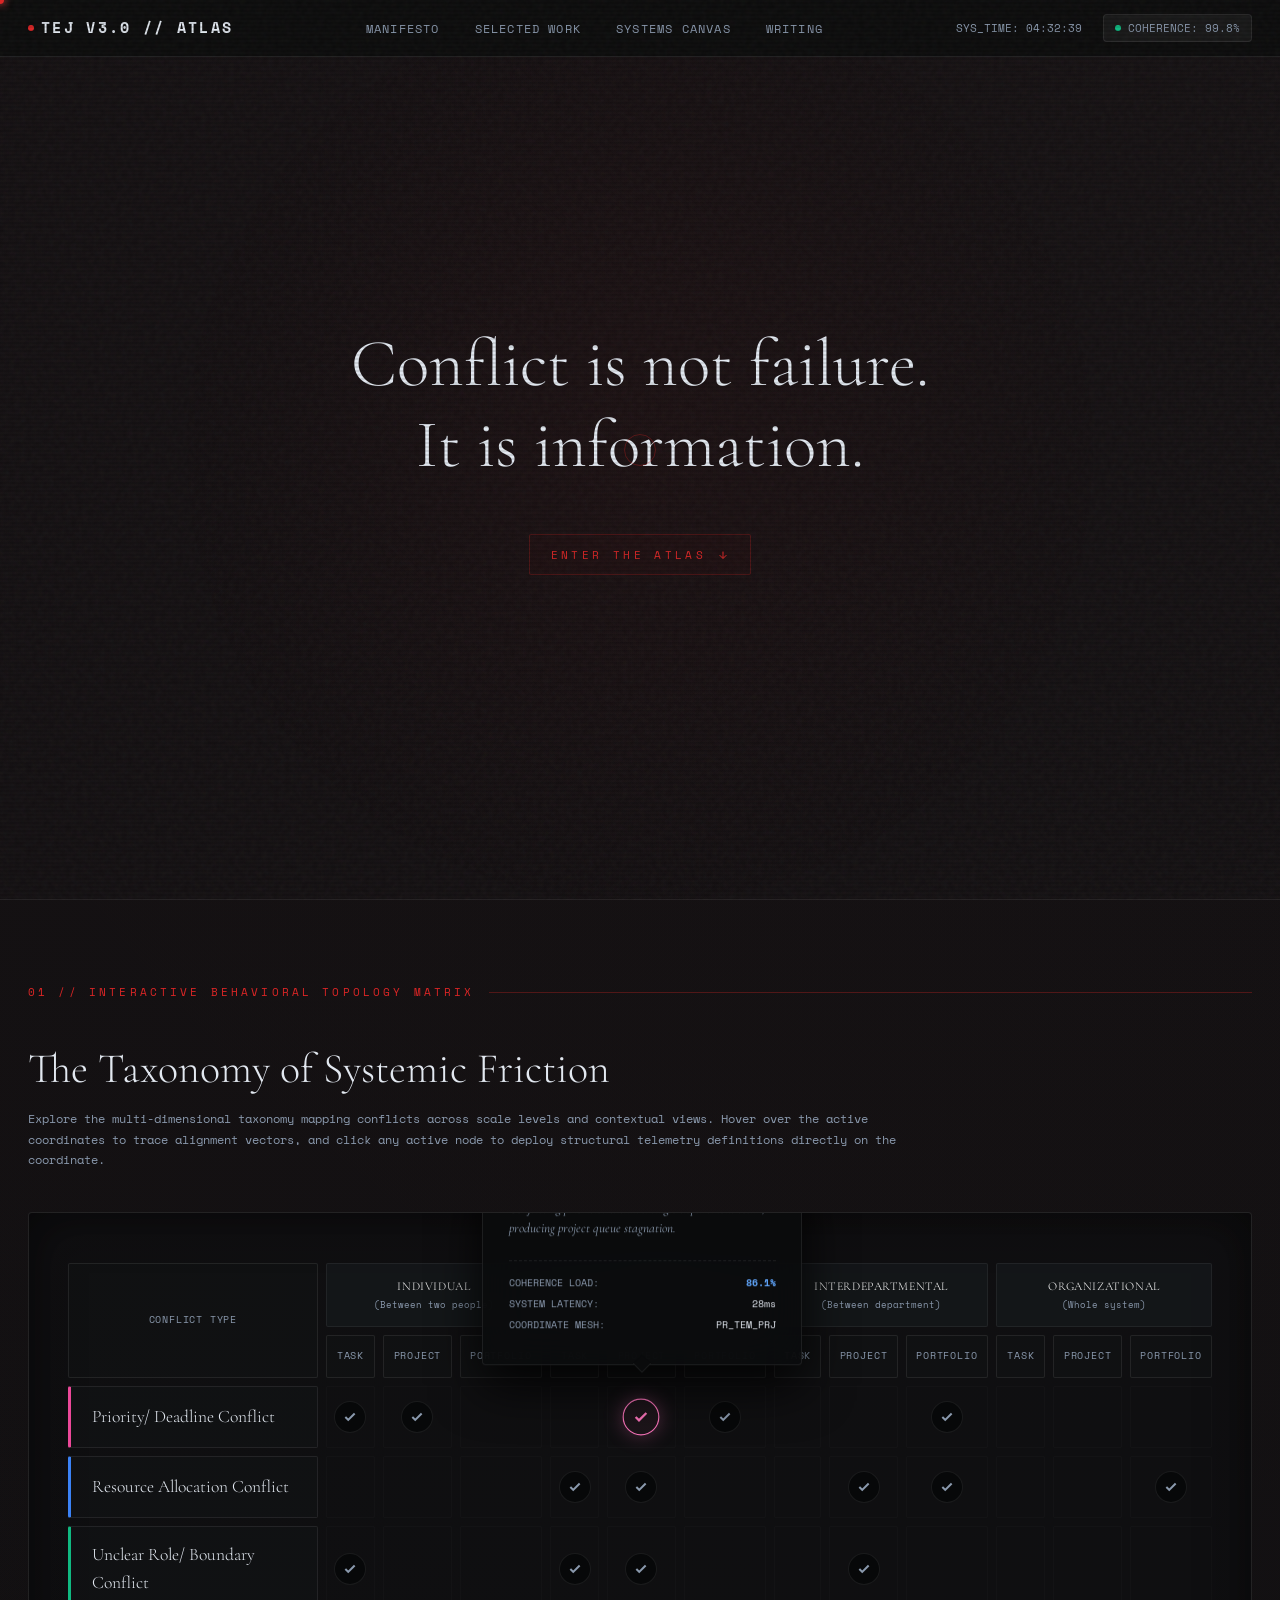
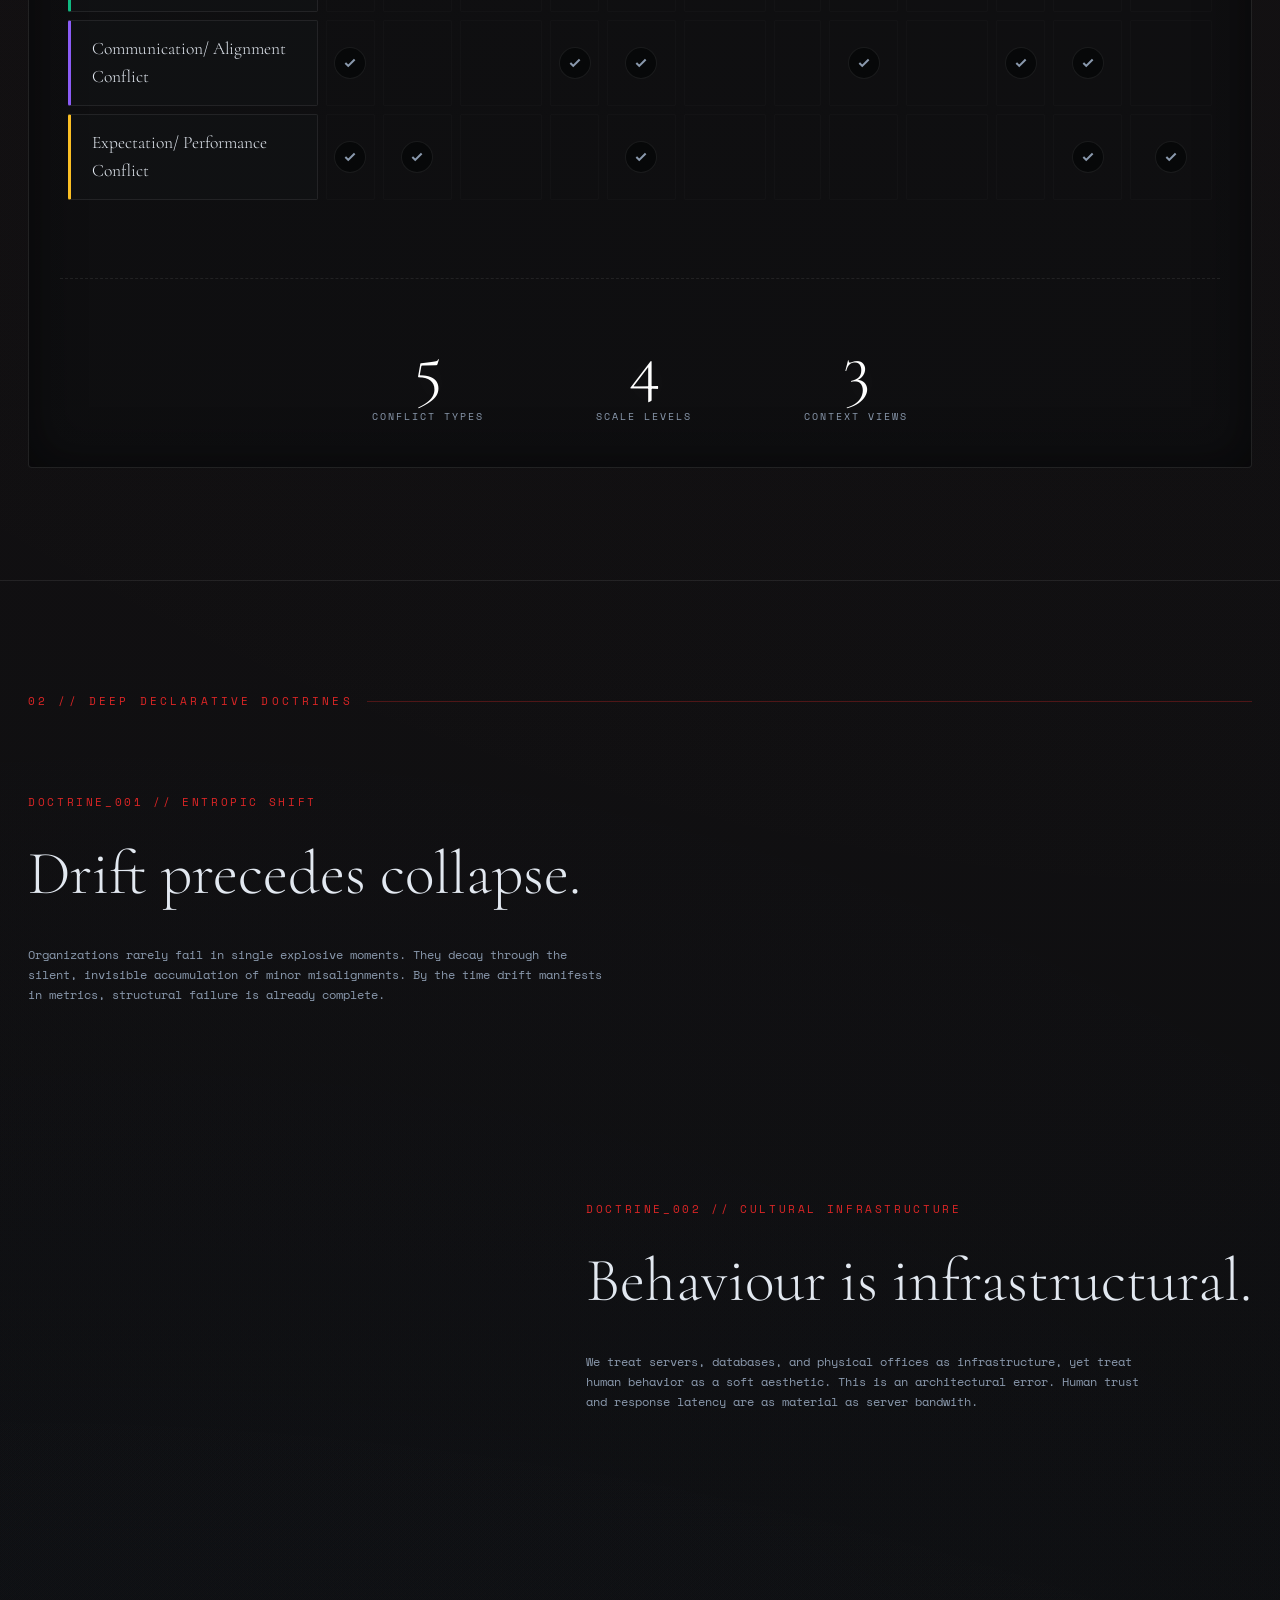
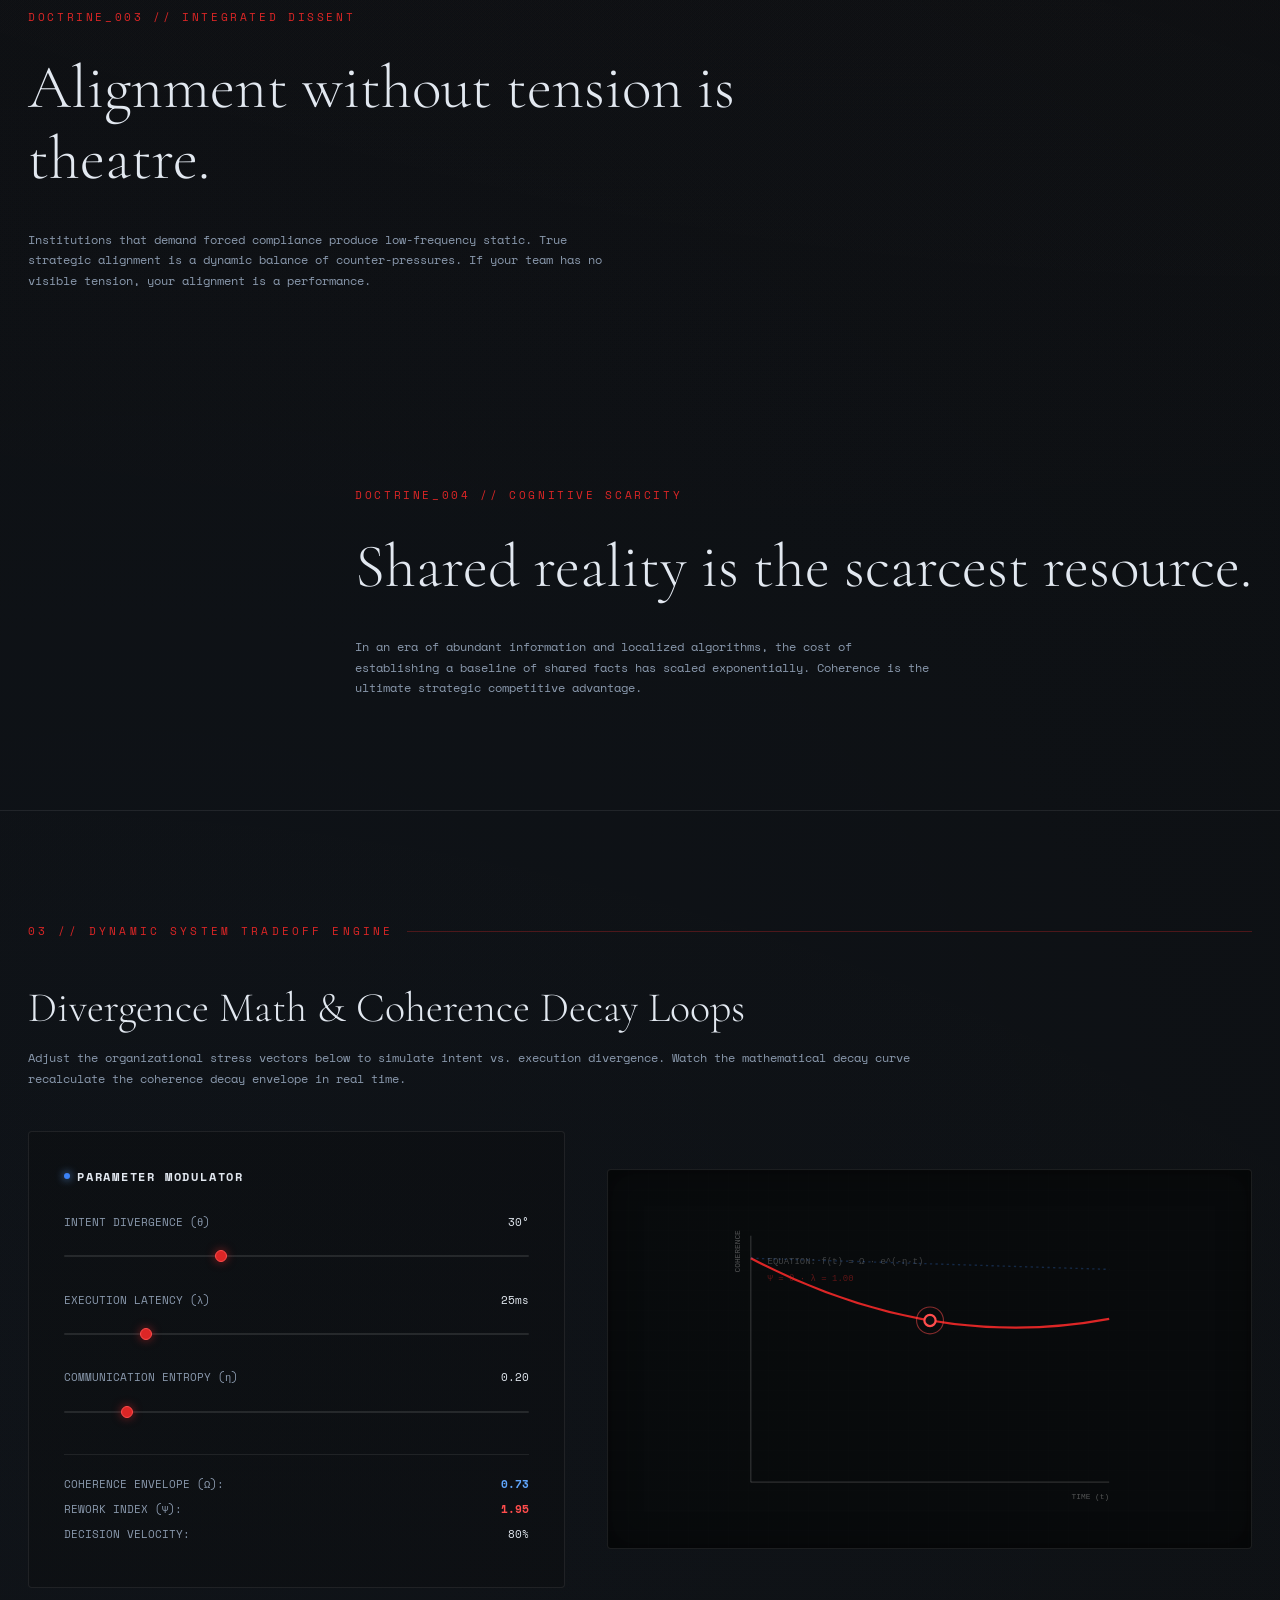
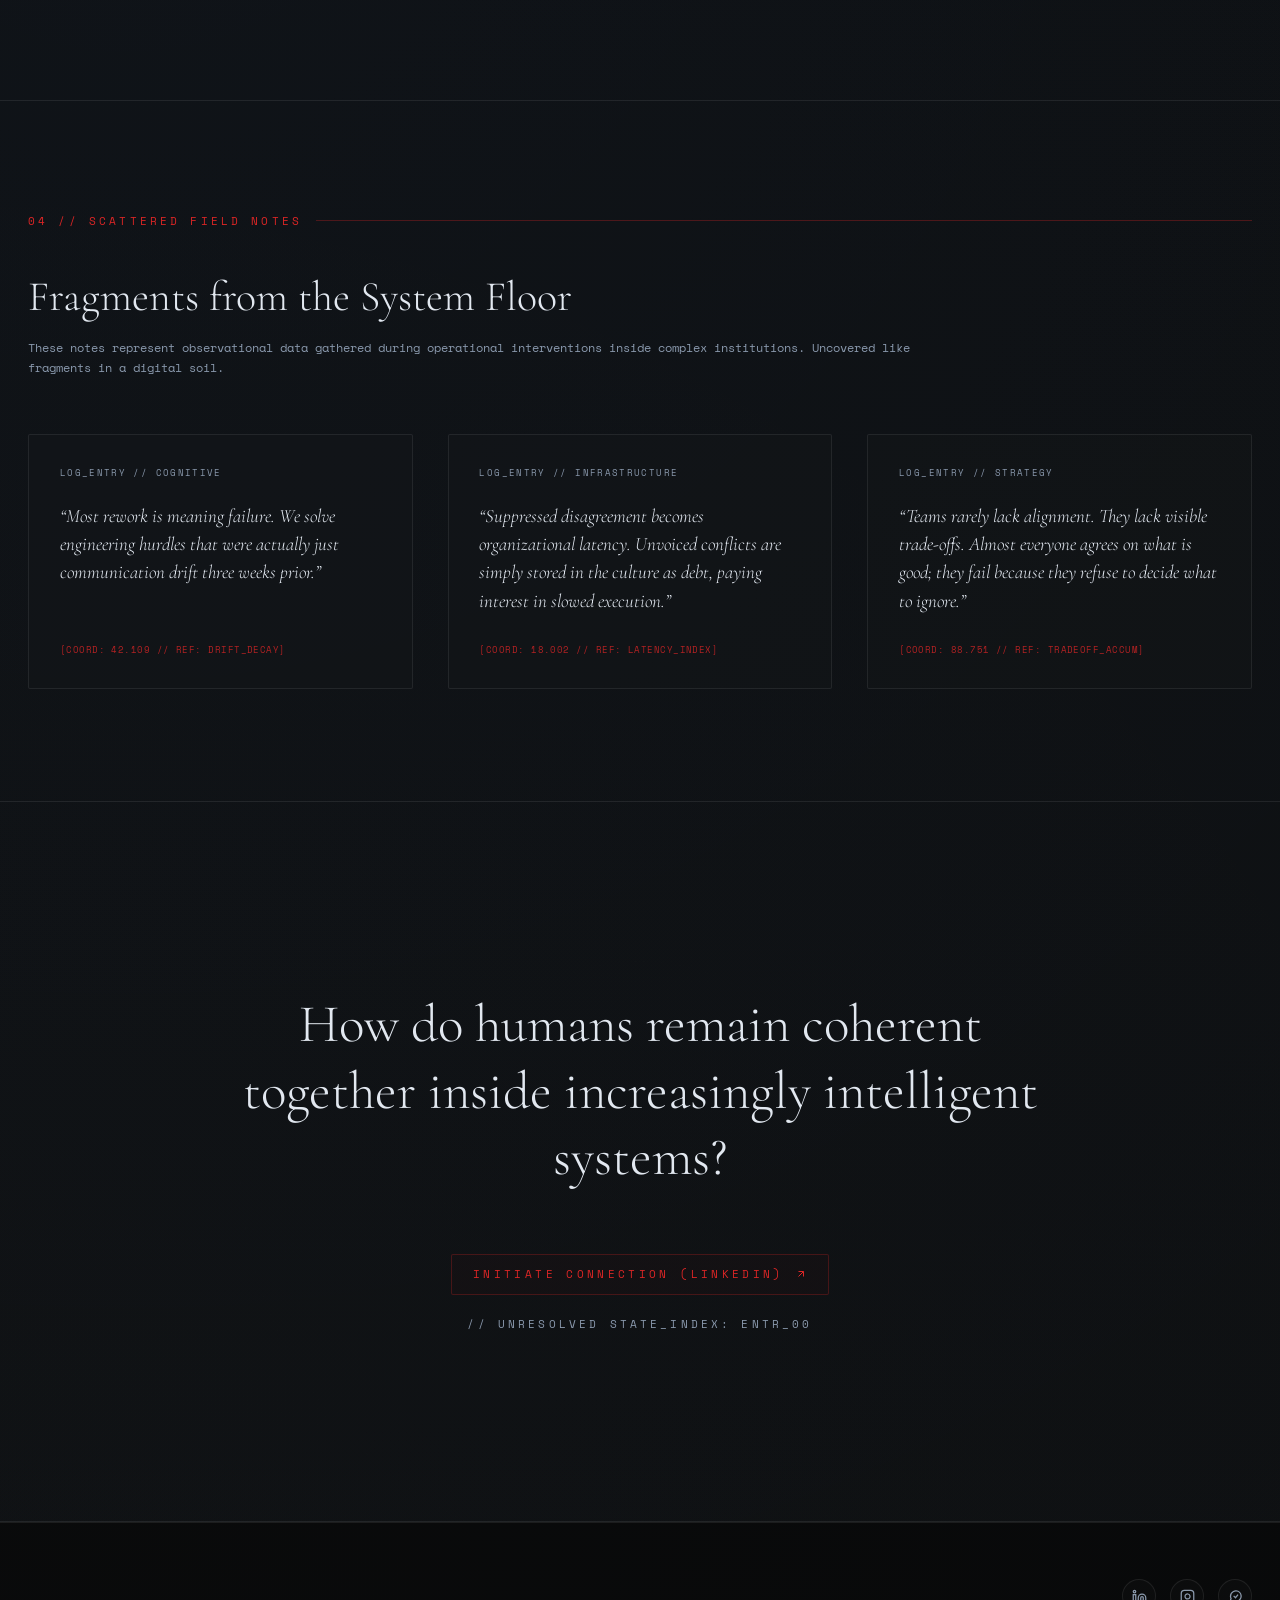
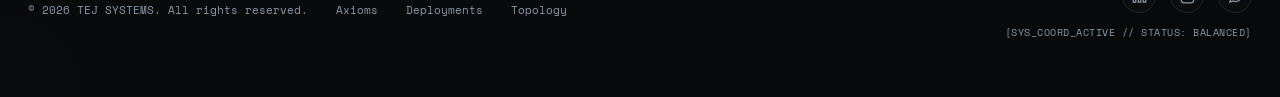
==== commit 912489a5: "feat: Add persistent footer social icons for LinkedIn, Instagram, and Topmate" ====
--- a/atlas.html
+++ b/atlas.html
@@ -498,11 +498,21 @@
           <li><a href="index.html#manifesto">Axioms</a></li>
           <li><a href="index.html#work">Deployments</a></li>
           <li><a href="index.html#canvas">Topology</a></li>
-          <li><a href="https://www.linkedin.com/in/tejthethunder/" target="_blank" rel="noopener noreferrer">LinkedIn</a></li>
         </ul>
       </div>
-      <div class="footer-right">
-        [SYS_COORD_ACTIVE // STATUS: BALANCED]
+      <div class="footer-right" style="display: flex; flex-direction: column; align-items: flex-end; gap: 0.8rem;">
+        <div class="footer-socials">
+          <a href="https://linkedin.com/in/tejthethunder" target="_blank" rel="noopener noreferrer" class="social-icon-btn" aria-label="LinkedIn">
+            <svg viewBox="0 0 24 24"><path d="M16 8a6 6 0 0 1 6 6v7h-4v-7a2 2 0 0 0-2-2 2 2 0 0 0-2 2v7h-4v-7a6 6 0 0 1 6-6z"></path><rect x="2" y="9" width="4" height="12"></rect><circle cx="4" cy="4" r="2"></circle></svg>
+          </a>
+          <a href="https://www.instagram.com/thejashwinidev" target="_blank" rel="noopener noreferrer" class="social-icon-btn" aria-label="Instagram">
+            <svg viewBox="0 0 24 24"><rect x="2" y="2" width="20" height="20" rx="5" ry="5"></rect><path d="M16 11.37A4 4 0 1 1 12.63 8 4 4 0 0 1 16 11.37z"></path><line x1="17.5" y1="6.5" x2="17.51" y2="6.5"></line></svg>
+          </a>
+          <a href="https://topmate.io/thejashwini_dev" target="_blank" rel="noopener noreferrer" class="social-icon-btn" aria-label="Topmate">
+            <svg viewBox="0 0 24 24"><path d="M21 11.5a8.38 8.38 0 0 1-.9 3.8 8.5 8.5 0 0 1-7.6 4.7 8.38 8.38 0 0 1-3.8-.9L3 21l1.9-5.7a8.38 8.38 0 0 1-.9-3.8 8.5 8.5 0 0 1 4.7-7.6 8.38 8.38 0 0 1 3.8-.9h.5a8.48 8.48 0 0 1 8 8v.5z"></path><polyline points="9 11 12 14 16 9"></polyline></svg>
+          </a>
+        </div>
+        <div style="font-size: 0.72rem; color: var(--color-silver-dim); letter-spacing: 0.05em;">[SYS_COORD_ACTIVE // STATUS: BALANCED]</div>
       </div>
     </div>
   </footer>
--- a/style.css
+++ b/style.css
@@ -1299,6 +1299,49 @@
 .footer-right {
   text-align: right;
   font-family: var(--font-mono);
+}
+
+.footer-socials {
+  display: flex;
+  gap: 1rem;
+  align-items: center;
+}
+
+.social-icon-btn {
+  width: 34px;
+  height: 34px;
+  border-radius: 50%;
+  border: 1px solid var(--color-dark-border);
+  background: rgba(255, 255, 255, 0.015);
+  display: inline-flex;
+  justify-content: center;
+  align-items: center;
+  color: var(--color-silver-dim);
+  transition: all 0.4s cubic-bezier(0.16, 1, 0.3, 1);
+  position: relative;
+  overflow: hidden;
+  text-decoration: none;
+}
+
+.social-icon-btn svg {
+  width: 15px;
+  height: 15px;
+  fill: none;
+  stroke: currentColor;
+  stroke-width: 2;
+  transition: transform 0.3s, color 0.3s;
+}
+
+.social-icon-btn:hover {
+  color: #fff;
+  border-color: var(--color-crimson);
+  background: rgba(220, 38, 38, 0.04);
+  box-shadow: 0 0 15px rgba(220, 38, 38, 0.2);
+  transform: translateY(-2px);
+}
+
+.social-icon-btn:hover svg {
+  transform: scale(1.15);
 }
 
 /* Mobile & Responsive Adaptations */
